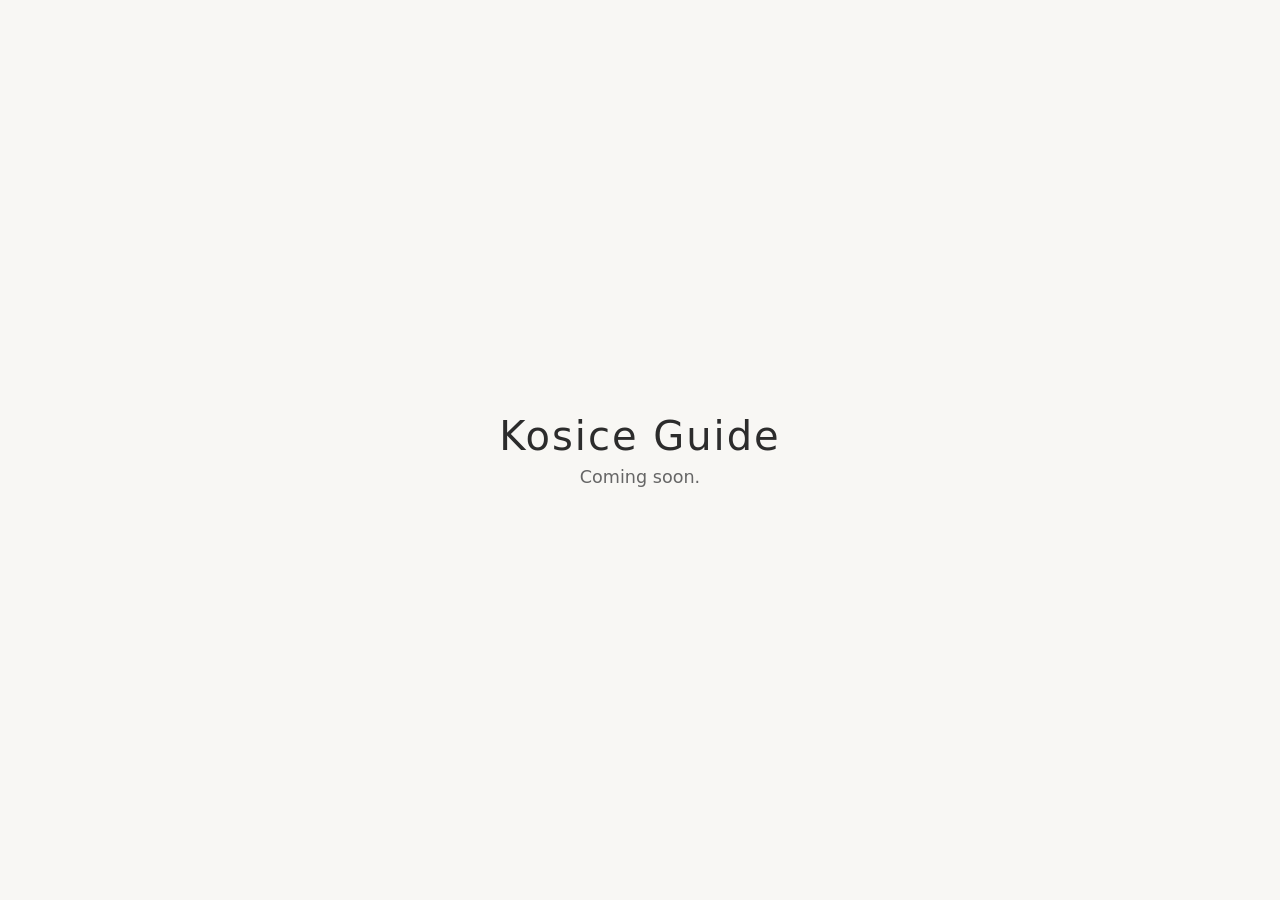
==== index.html @ 6d39da10 "Add placeholder page" ====
<!DOCTYPE html>
<html lang="de">
<head>
<meta charset="utf-8">
<meta name="viewport" content="width=device-width, initial-scale=1">
<title>Kosice Guide</title>
<style>
  * { margin: 0; padding: 0; box-sizing: border-box; }
  body { font-family: system-ui, -apple-system, sans-serif; min-height: 100vh; display: flex; align-items: center; justify-content: center; background: #f8f7f4; color: #2c2c2c; }
  .container { text-align: center; padding: 2rem; }
  h1 { font-size: 2.5rem; font-weight: 300; letter-spacing: 0.05em; margin-bottom: 0.5rem; }
  p { font-size: 1.1rem; color: #666; }
</style>
</head>
<body>
<div class="container">
  <h1>Kosice Guide</h1>
  <p>Coming soon.</p>
</div>
</body>
</html>
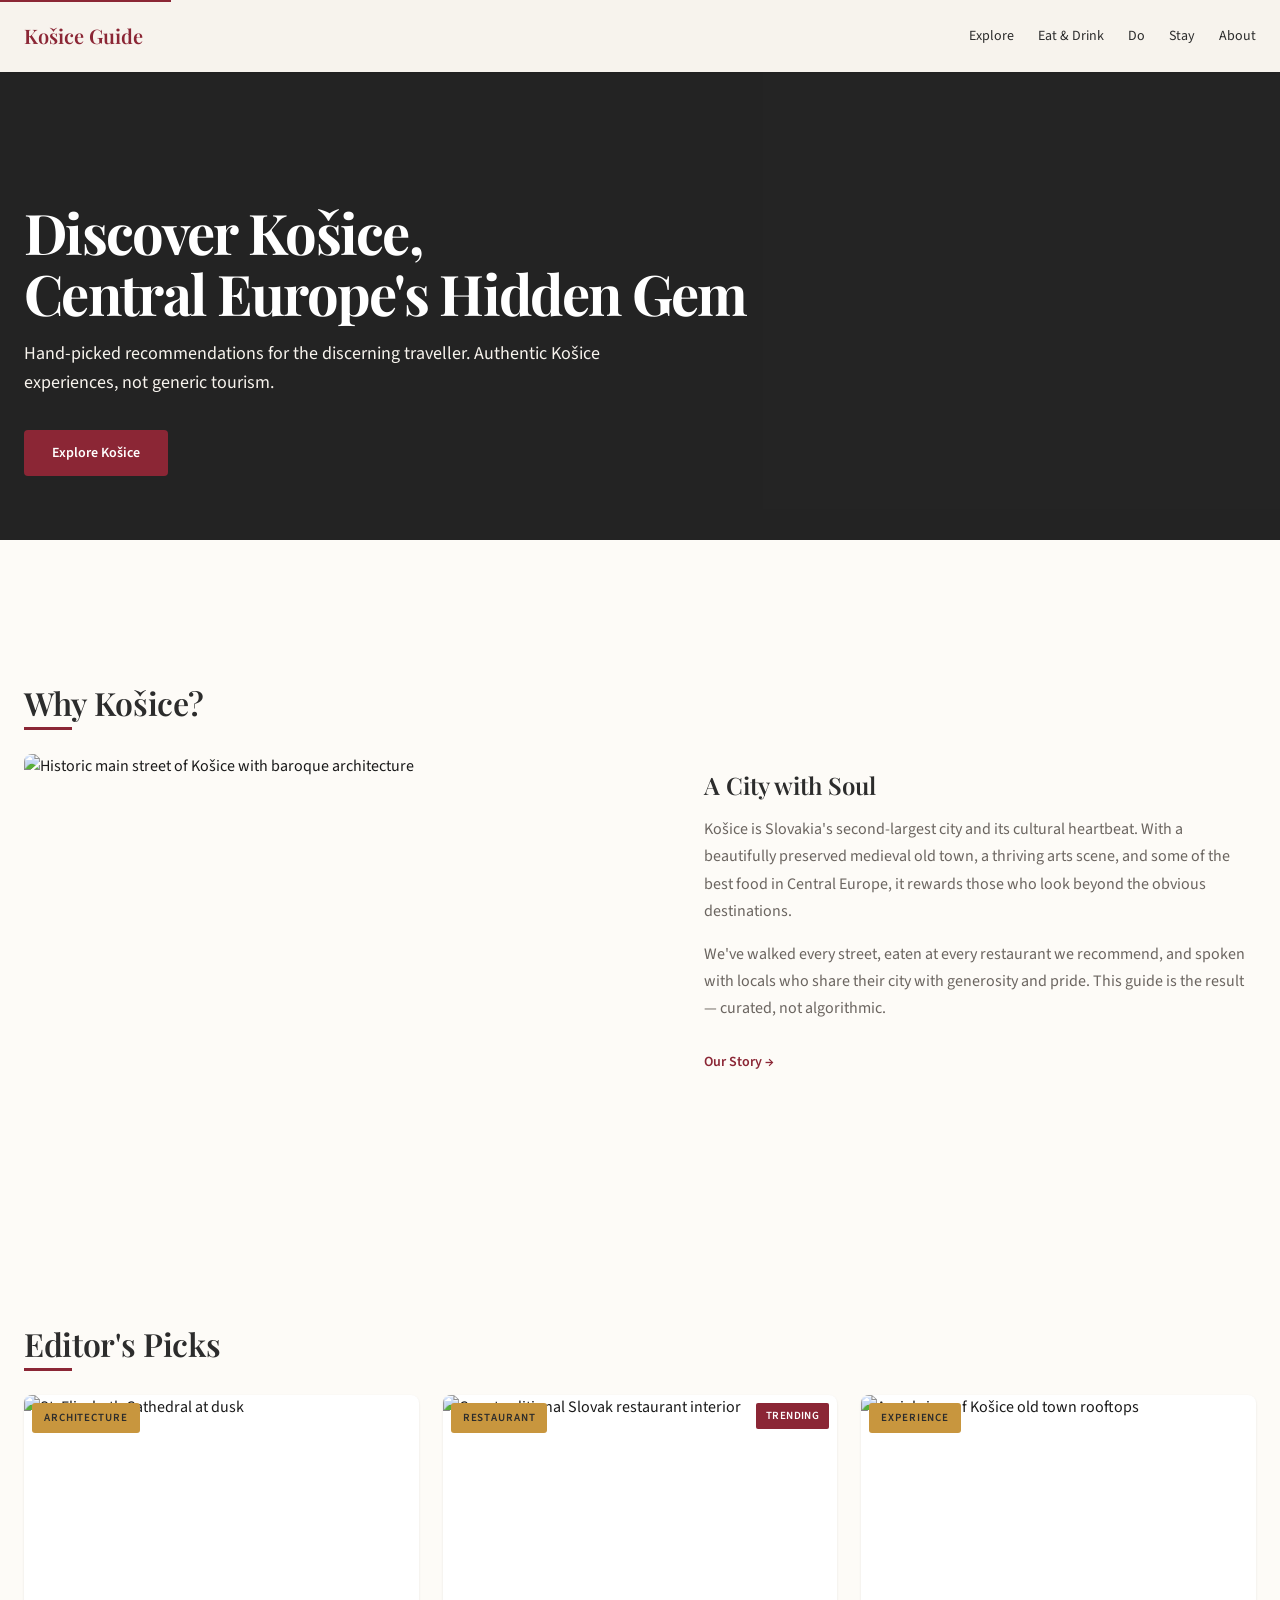
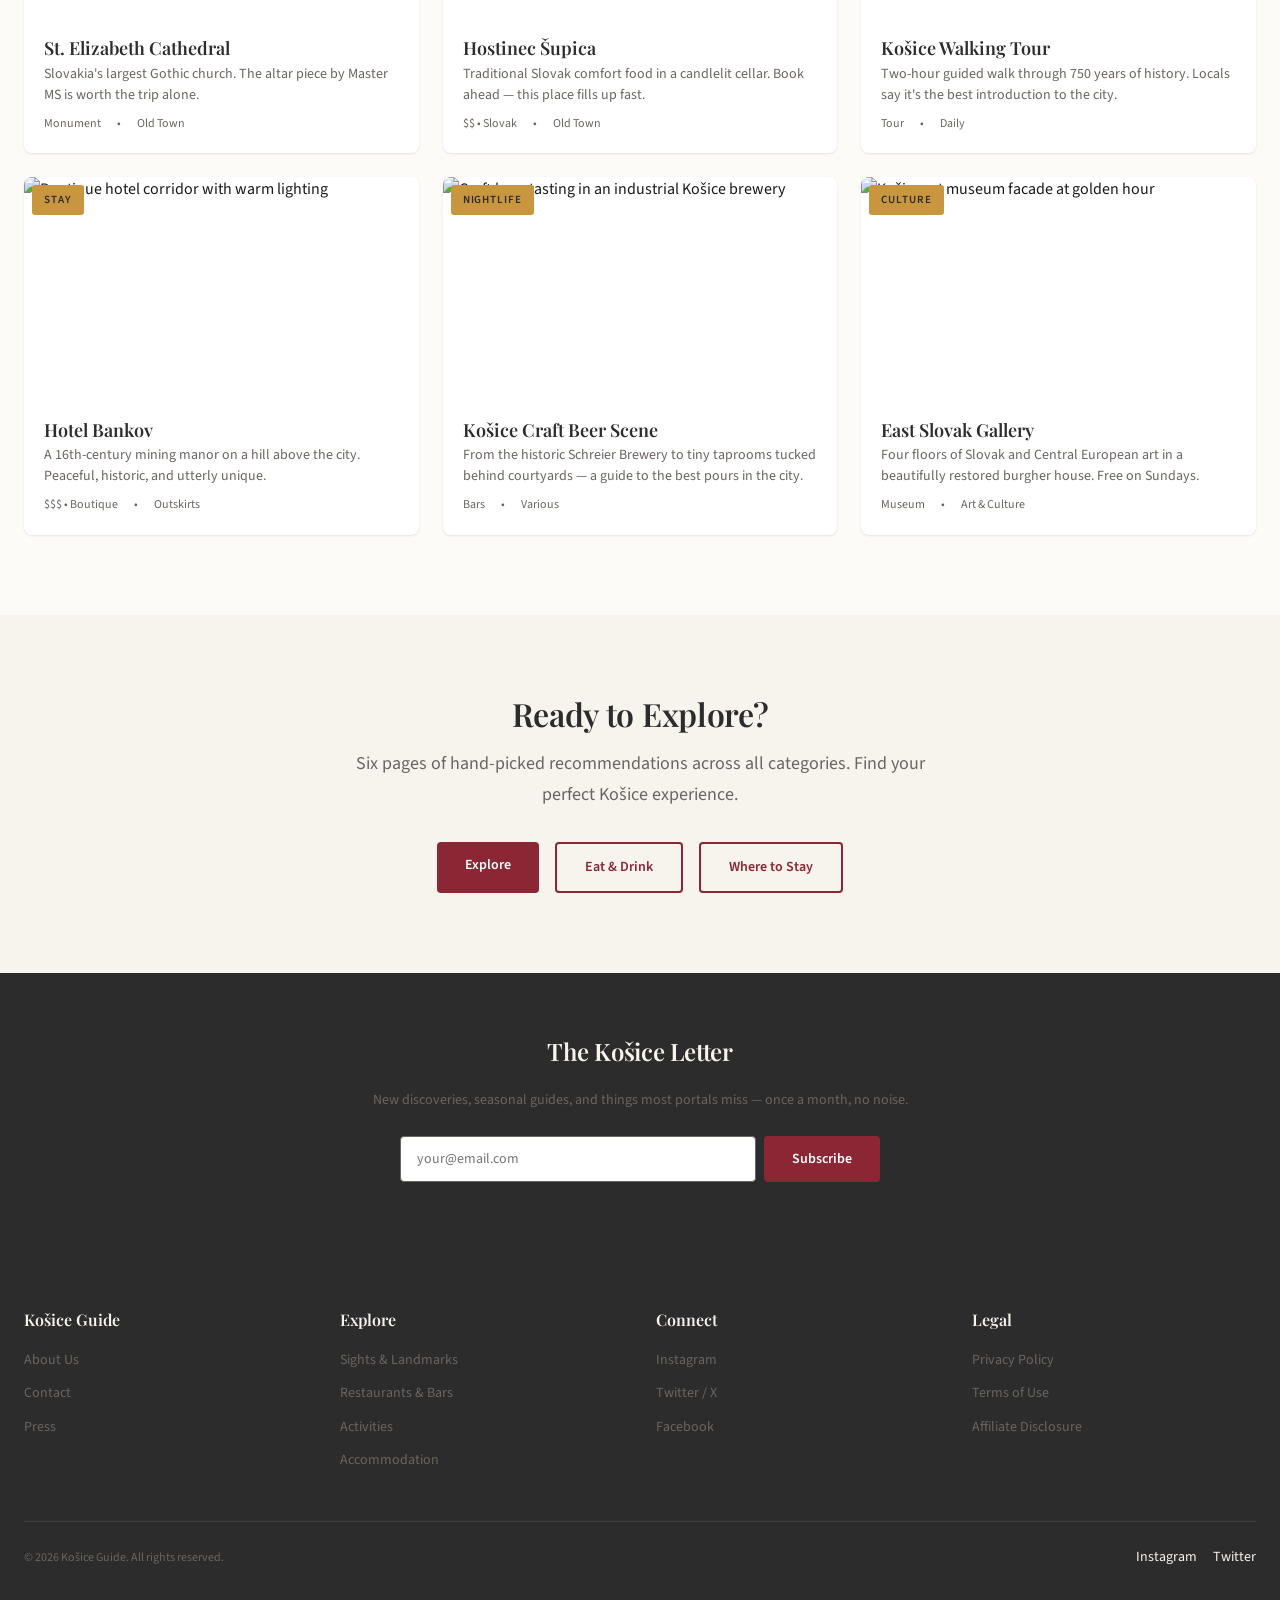
==== commit 6a0f1524: "Deploy: Košice Guide website - static HTML build from QA passed (BRI-22) Co-Authored-By: Paperclip <" ====
--- a/index.html
+++ b/index.html
@@ -1,21 +1,264 @@
 <!DOCTYPE html>
 <html lang="de">
 <head>
-<meta charset="utf-8">
-<meta name="viewport" content="width=device-width, initial-scale=1">
-<title>Kosice Guide</title>
-<style>
-  * { margin: 0; padding: 0; box-sizing: border-box; }
-  body { font-family: system-ui, -apple-system, sans-serif; min-height: 100vh; display: flex; align-items: center; justify-content: center; background: #f8f7f4; color: #2c2c2c; }
-  .container { text-align: center; padding: 2rem; }
-  h1 { font-size: 2.5rem; font-weight: 300; letter-spacing: 0.05em; margin-bottom: 0.5rem; }
-  p { font-size: 1.1rem; color: #666; }
-</style>
+  <meta charset="UTF-8">
+  <meta name="viewport" content="width=device-width, initial-scale=1.0">
+  <meta name="description" content="Košice Guide — Your curated insider's guide to Košice, Slovakia. Discover the best places to explore, eat, drink, and stay in Central Europe's hidden gem.">
+  <title>Košice Guide — Your Curated Guide to Košice, Slovakia</title>
+  <link rel="preconnect" href="https://fonts.googleapis.com">
+  <link rel="preconnect" href="https://fonts.gstatic.com" crossorigin>
+  <link href="https://fonts.googleapis.com/css2?family=Playfair+Display:wght@400;600;700&family=Source+Sans+3:wght@400;600&display=swap" rel="stylesheet">
+  <link rel="stylesheet" href="styles.css">
 </head>
 <body>
-<div class="container">
-  <h1>Kosice Guide</h1>
-  <p>Coming soon.</p>
-</div>
+  <a href="#main-content" class="skip-link">Skip to main content</a>
+
+  <!-- Navigation -->
+  <nav class="nav" role="navigation" aria-label="Main navigation">
+    <div class="nav__inner">
+      <a href="index.html" class="nav__logo" aria-label="Košice Guide — Home">Košice Guide</a>
+      <ul class="nav__links">
+        <li><a href="explore.html" class="nav__link">Explore</a></li>
+        <li><a href="eat-drink.html" class="nav__link">Eat &amp; Drink</a></li>
+        <li><a href="do.html" class="nav__link">Do</a></li>
+        <li><a href="stay.html" class="nav__link">Stay</a></li>
+        <li><a href="about.html" class="nav__link">About</a></li>
+      </ul>
+      <button class="nav__hamburger" aria-label="Open menu" aria-expanded="false" aria-controls="mobile-menu">
+        <span></span>
+        <span></span>
+        <span></span>
+      </button>
+    </div>
+    <!-- Mobile Overlay -->
+    <div class="nav__mobile-overlay" id="mobile-menu" role="dialog" aria-modal="true" aria-label="Mobile navigation">
+      <button class="nav__mobile-close" aria-label="Close menu">&times;</button>
+      <a href="explore.html" class="nav__link">Explore</a>
+      <a href="eat-drink.html" class="nav__link">Eat &amp; Drink</a>
+      <a href="do.html" class="nav__link">Do</a>
+      <a href="stay.html" class="nav__link">Stay</a>
+      <a href="about.html" class="nav__link">About</a>
+    </div>
+  </nav>
+
+  <main id="main-content">
+    <!-- Hero Section -->
+    <section class="hero" style="background-image: url('https://images.unsplash.com/photo-1565034836584-1e3b9a7fc2e7?w=1600&q=80');" aria-label="Košice city skyline">
+      <div class="hero__content">
+        <h1 class="hero__headline">Discover Košice,<br>Central Europe's Hidden Gem</h1>
+        <p class="hero__tagline">Hand-picked recommendations for the discerning traveller. Authentic Košice experiences, not generic tourism.</p>
+        <a href="explore.html" class="btn btn-primary">Explore Košice</a>
+      </div>
+    </section>
+
+    <!-- Intro Section -->
+    <section class="section">
+      <div class="container">
+        <div class="section-header">
+          <h2>Why Košice?</h2>
+        </div>
+        <div class="editorial">
+          <div class="editorial__image">
+            <img src="https://images.unsplash.com/photo-1558618666-fcd25c85cd64?w=800&q=80" alt="Historic main street of Košice with baroque architecture" loading="lazy" width="800" height="450">
+          </div>
+          <div class="editorial__text">
+            <h3>A City with Soul</h3>
+            <p>Košice is Slovakia's second-largest city and its cultural heartbeat. With a beautifully preserved medieval old town, a thriving arts scene, and some of the best food in Central Europe, it rewards those who look beyond the obvious destinations.</p>
+            <p>We've walked every street, eaten at every restaurant we recommend, and spoken with locals who share their city with generosity and pride. This guide is the result — curated, not algorithmic.</p>
+            <a href="about.html" class="btn btn-ghost">Our Story &rarr;</a>
+          </div>
+        </div>
+      </div>
+    </section>
+
+    <!-- Featured Listings -->
+    <section class="section" aria-labelledby="featured-heading">
+      <div class="container">
+        <div class="section-header">
+          <h2 id="featured-heading">Editor's Picks</h2>
+        </div>
+        <div class="listings-grid">
+          <!-- Card 1 -->
+          <article class="card">
+            <div class="card__image">
+              <img src="https://images.unsplash.com/photo-1571990048139-4e28md38c4c?w=600&q=80" alt="St. Elizabeth Cathedral at dusk" loading="lazy" width="600" height="338">
+              <span class="card__category">Architecture</span>
+            </div>
+            <div class="card__content">
+              <h3 class="card__title">St. Elizabeth Cathedral</h3>
+              <p class="card__description">Slovakia's largest Gothic church. The altar piece by Master MS is worth the trip alone.</p>
+              <div class="card__meta">
+                <span>Monument</span>
+                <span>&bull;</span>
+                <span>Old Town</span>
+              </div>
+            </div>
+          </article>
+
+          <!-- Card 2 -->
+          <article class="card">
+            <div class="card__image">
+              <img src="https://images.unsplash.com/photo-1555396273-367ea4eb4db5?w=600&q=80" alt="Cozy traditional Slovak restaurant interior" loading="lazy" width="600" height="338">
+              <span class="card__category">Restaurant</span>
+              <span class="badge badge-trending" style="position:absolute;top:8px;right:8px;">Trending</span>
+            </div>
+            <div class="card__content">
+              <h3 class="card__title">Hostinec &Scaron;upica</h3>
+              <p class="card__description">Traditional Slovak comfort food in a candlelit cellar. Book ahead — this place fills up fast.</p>
+              <div class="card__meta">
+                <span>$$ &bull; Slovak</span>
+                <span>&bull;</span>
+                <span>Old Town</span>
+              </div>
+            </div>
+          </article>
+
+          <!-- Card 3 -->
+          <article class="card">
+            <div class="card__image">
+              <img src="https://images.unsplash.com/photo-1534361960057-19889db9621e?w=600&q=80" alt="Aerial view of Košice old town rooftops" loading="lazy" width="600" height="338">
+              <span class="card__category">Experience</span>
+            </div>
+            <div class="card__content">
+              <h3 class="card__title">Košice Walking Tour</h3>
+              <p class="card__description">Two-hour guided walk through 750 years of history. Locals say it's the best introduction to the city.</p>
+              <div class="card__meta">
+                <span>Tour</span>
+                <span>&bull;</span>
+                <span>Daily</span>
+              </div>
+            </div>
+          </article>
+
+          <!-- Card 4 -->
+          <article class="card">
+            <div class="card__image">
+              <img src="https://images.unsplash.com/photo-1564501049412-61c2a3083791?w=600&q=80" alt="Boutique hotel corridor with warm lighting" loading="lazy" width="600" height="338">
+              <span class="card__category">Stay</span>
+            </div>
+            <div class="card__content">
+              <h3 class="card__title">Hotel Bankov</h3>
+              <p class="card__description">A 16th-century mining manor on a hill above the city. Peaceful, historic, and utterly unique.</p>
+              <div class="card__meta">
+                <span>$$$ &bull; Boutique</span>
+                <span>&bull;</span>
+                <span>Outskirts</span>
+              </div>
+            </div>
+          </article>
+
+          <!-- Card 5 -->
+          <article class="card">
+            <div class="card__image">
+              <img src="https://images.unsplash.com/photo-1519671482749-fd09be7ccebf?w=600&q=80" alt="Craft beer tasting in an industrial Košice brewery" loading="lazy" width="600" height="338">
+              <span class="card__category">Nightlife</span>
+            </div>
+            <div class="card__content">
+              <h3 class="card__title">Košice Craft Beer Scene</h3>
+              <p class="card__description">From the historic Schreier Brewery to tiny taprooms tucked behind courtyards — a guide to the best pours in the city.</p>
+              <div class="card__meta">
+                <span>Bars</span>
+                <span>&bull;</span>
+                <span>Various</span>
+              </div>
+            </div>
+          </article>
+
+          <!-- Card 6 -->
+          <article class="card">
+            <div class="card__image">
+              <img src="https://images.unsplash.com/photo-1600093463592-8e36ae95ef56?w=600&q=80" alt="Košice art museum facade at golden hour" loading="lazy" width="600" height="338">
+              <span class="card__category">Culture</span>
+            </div>
+            <div class="card__content">
+              <h3 class="card__title">East Slovak Gallery</h3>
+              <p class="card__description">Four floors of Slovak and Central European art in a beautifully restored burgher house. Free on Sundays.</p>
+              <div class="card__meta">
+                <span>Museum</span>
+                <span>&bull;</span>
+                <span>Art & Culture</span>
+              </div>
+            </div>
+          </article>
+        </div>
+      </div>
+    </section>
+
+    <!-- Explore CTA -->
+    <section class="section" style="background: var(--color-neutral-light);" aria-label="Explore Košice">
+      <div class="container" style="text-align: center;">
+        <h2>Ready to Explore?</h2>
+        <p class="body-large text-secondary" style="max-width: 600px; margin: var(--space-md) auto var(--space-xl);">Six pages of hand-picked recommendations across all categories. Find your perfect Košice experience.</p>
+        <div style="display: flex; gap: var(--space-md); justify-content: center; flex-wrap: wrap;">
+          <a href="explore.html" class="btn btn-primary">Explore</a>
+          <a href="eat-drink.html" class="btn btn-secondary">Eat &amp; Drink</a>
+          <a href="stay.html" class="btn btn-secondary">Where to Stay</a>
+        </div>
+      </div>
+    </section>
+
+    <!-- Newsletter -->
+    <section class="newsletter" aria-labelledby="newsletter-heading">
+      <div class="container">
+        <div class="newsletter__inner">
+          <h2 id="newsletter-heading">The Košice Letter</h2>
+          <p>New discoveries, seasonal guides, and things most portals miss — once a month, no noise.</p>
+          <form class="newsletter__form" action="#" method="post" aria-label="Newsletter signup">
+            <label for="newsletter-email" class="sr-only">Email address</label>
+            <input type="email" id="newsletter-email" name="email" class="newsletter__input" placeholder="your@email.com" required autocomplete="email">
+            <button type="submit" class="btn btn-primary">Subscribe</button>
+          </form>
+        </div>
+      </div>
+    </section>
+  </main>
+
+  <!-- Footer -->
+  <footer class="footer" role="contentinfo">
+    <div class="container">
+      <div class="footer__grid">
+        <div class="footer__col">
+          <h4>Košice Guide</h4>
+          <ul>
+            <li><a href="about.html">About Us</a></li>
+            <li><a href="about.html#contact">Contact</a></li>
+            <li><a href="about.html#press">Press</a></li>
+          </ul>
+        </div>
+        <div class="footer__col">
+          <h4>Explore</h4>
+          <ul>
+            <li><a href="explore.html">Sights & Landmarks</a></li>
+            <li><a href="eat-drink.html">Restaurants & Bars</a></li>
+            <li><a href="do.html">Activities</a></li>
+            <li><a href="stay.html">Accommodation</a></li>
+          </ul>
+        </div>
+        <div class="footer__col">
+          <h4>Connect</h4>
+          <ul>
+            <li><a href="#">Instagram</a></li>
+            <li><a href="#">Twitter / X</a></li>
+            <li><a href="#">Facebook</a></li>
+          </ul>
+        </div>
+        <div class="footer__col">
+          <h4>Legal</h4>
+          <ul>
+            <li><a href="#">Privacy Policy</a></li>
+            <li><a href="#">Terms of Use</a></li>
+            <li><a href="#">Affiliate Disclosure</a></li>
+          </ul>
+        </div>
+      </div>
+      <div class="footer__bottom">
+        <p class="footer__copyright">&copy; 2026 Košice Guide. All rights reserved.</p>
+        <div class="footer__social">
+          <a href="#" aria-label="Instagram">Instagram</a>
+          <a href="#" aria-label="Twitter">Twitter</a>
+        </div>
+      </div>
+    </div>
+  </footer>
 </body>
 </html>
--- a/styles.css
+++ b/styles.css
@@ -0,0 +1,830 @@
+/* ============================================
+   Košice Guide — Global Styles
+   System fonts: Georgia for headings, system-ui for body
+   ============================================ */
+
+/* ---------- CSS Variables ---------- */
+:root {
+  /* Colors */
+  --color-primary: #8B2635;
+  --color-secondary: #2D5A3D;
+  --color-accent: #C8963E;
+  --color-neutral-light: #F7F3ED;
+  --color-neutral-dark: #2C2C2C;
+  --color-background: #FDFBF7;
+  --color-text-primary: #1A1A1A;
+  --color-text-secondary: #6B6560;
+  --color-error: #B33A3A;
+  --color-success: #3A7D44;
+  --color-white: #FFFFFF;
+
+  /* Dark mode */
+  --color-bg-dark: #1A1A1A;
+  --color-surface-dark: #252525;
+  --color-text-primary-dark: #F0EBE3;
+  --color-text-secondary-dark: #9E978F;
+
+  /* Typography */
+  --font-heading: 'Playfair Display', Georgia, serif;
+  --font-body: 'Source Sans 3', -apple-system, BlinkMacSystemFont, 'Segoe UI', Roboto, sans-serif;
+
+  /* Spacing */
+  --space-xs: 4px;
+  --space-sm: 8px;
+  --space-md: 16px;
+  --space-lg: 24px;
+  --space-xl: 32px;
+  --space-2xl: 48px;
+  --space-3xl: 64px;
+  --space-4xl: 96px;
+
+  /* Shadows */
+  --shadow-sm: 0 1px 3px rgba(0,0,0,0.06), 0 1px 2px rgba(0,0,0,0.04);
+  --shadow-md: 0 4px 12px rgba(0,0,0,0.08), 0 2px 4px rgba(0,0,0,0.04);
+  --shadow-lg: 0 8px 24px rgba(0,0,0,0.12), 0 4px 8px rgba(0,0,0,0.06);
+  --shadow-xl: 0 16px 48px rgba(0,0,0,0.16), 0 8px 16px rgba(0,0,0,0.08);
+
+  /* Border Radius */
+  --radius-sm: 4px;
+  --radius-md: 8px;
+  --radius-lg: 12px;
+  --radius-full: 9999px;
+
+  /* Layout */
+  --max-width: 1280px;
+  --gutter: 24px;
+  --section-padding-desktop: 80px;
+  --section-padding-tablet: 56px;
+  --section-padding-mobile: 40px;
+}
+
+/* ---------- Reset & Base ---------- */
+*, *::before, *::after {
+  box-sizing: border-box;
+  margin: 0;
+  padding: 0;
+}
+
+html {
+  font-size: 16px;
+  scroll-behavior: smooth;
+}
+
+body {
+  font-family: var(--font-body);
+  font-size: 1rem;
+  line-height: 1.6;
+  color: var(--color-text-primary);
+  background-color: var(--color-background);
+  -webkit-font-smoothing: antialiased;
+}
+
+img {
+  max-width: 100%;
+  height: auto;
+  display: block;
+}
+
+a {
+  color: inherit;
+  text-decoration: none;
+}
+
+ul, ol {
+  list-style: none;
+}
+
+button {
+  cursor: pointer;
+  font-family: inherit;
+  border: none;
+  background: none;
+}
+
+/* ---------- Typography ---------- */
+h1, h2, h3, h4, h5, h6 {
+  font-family: var(--font-heading);
+  font-weight: 600;
+  line-height: 1.2;
+  color: var(--color-neutral-dark);
+}
+
+.display {
+  font-size: clamp(2rem, 5vw, 3.5rem);
+  font-weight: 700;
+  line-height: 1.1;
+  letter-spacing: -0.03em;
+}
+
+h1, .h1 {
+  font-size: clamp(1.75rem, 4vw, 2.5rem);
+  font-weight: 600;
+  line-height: 1.15;
+  letter-spacing: -0.02em;
+}
+
+h2, .h2 {
+  font-size: clamp(1.5rem, 3vw, 2rem);
+  font-weight: 600;
+  line-height: 1.2;
+  letter-spacing: -0.01em;
+}
+
+h3, .h3 {
+  font-size: 1.5rem;
+  font-weight: 600;
+  line-height: 1.25;
+}
+
+h4, .h4 {
+  font-size: 1.25rem;
+  font-weight: 600;
+  line-height: 1.3;
+}
+
+.body-large {
+  font-size: 1.125rem;
+  line-height: 1.7;
+}
+
+.small {
+  font-size: 0.875rem;
+  line-height: 1.5;
+}
+
+.micro {
+  font-size: 0.75rem;
+  line-height: 1.4;
+  letter-spacing: 0.04em;
+}
+
+.text-secondary {
+  color: var(--color-text-secondary);
+}
+
+/* ---------- Layout ---------- */
+.container {
+  max-width: var(--max-width);
+  margin: 0 auto;
+  padding: 0 var(--gutter);
+}
+
+.grid-12 {
+  display: grid;
+  grid-template-columns: repeat(12, 1fr);
+  gap: var(--gutter);
+}
+
+/* ---------- Section Spacing ---------- */
+.section {
+  padding: var(--section-padding-mobile) 0;
+}
+
+@media (min-width: 768px) {
+  .section {
+    padding: var(--section-padding-tablet) 0;
+  }
+}
+
+@media (min-width: 1024px) {
+  .section {
+    padding: var(--section-padding-desktop) 0;
+  }
+}
+
+/* ---------- Navigation ---------- */
+.nav {
+  position: fixed;
+  top: 0;
+  left: 0;
+  right: 0;
+  z-index: 100;
+  background: var(--color-neutral-light);
+  box-shadow: var(--shadow-sm);
+  transition: box-shadow 0.3s ease;
+}
+
+.nav.scrolled {
+  box-shadow: var(--shadow-md);
+}
+
+.nav__inner {
+  display: flex;
+  align-items: center;
+  justify-content: space-between;
+  padding: 20px var(--gutter);
+  max-width: var(--max-width);
+  margin: 0 auto;
+}
+
+.nav__logo {
+  font-family: var(--font-heading);
+  font-size: 1.25rem;
+  font-weight: 600;
+  color: var(--color-primary);
+  text-decoration: none;
+}
+
+.nav__links {
+  display: none;
+  gap: var(--space-lg);
+}
+
+@media (min-width: 1024px) {
+  .nav__links {
+    display: flex;
+  }
+}
+
+.nav__link {
+  font-size: 0.875rem;
+  font-weight: 400;
+  color: var(--color-neutral-dark);
+  text-decoration: none;
+  padding-bottom: 2px;
+  border-bottom: 2px solid transparent;
+  transition: border-color 0.2s ease, color 0.2s ease;
+}
+
+.nav__link:hover,
+.nav__link.active {
+  color: var(--color-primary);
+  border-bottom-color: var(--color-accent);
+}
+
+.nav__hamburger {
+  display: flex;
+  flex-direction: column;
+  gap: 5px;
+  padding: var(--space-sm);
+  cursor: pointer;
+  background: none;
+  border: none;
+}
+
+@media (min-width: 1024px) {
+  .nav__hamburger {
+    display: none;
+  }
+}
+
+.nav__hamburger span {
+  display: block;
+  width: 24px;
+  height: 2px;
+  background: var(--color-neutral-dark);
+  transition: transform 0.3s ease, opacity 0.3s ease;
+}
+
+/* Mobile Menu Overlay */
+.nav__mobile-overlay {
+  display: none;
+  position: fixed;
+  inset: 0;
+  background: var(--color-neutral-light);
+  z-index: 99;
+  flex-direction: column;
+  align-items: center;
+  justify-content: center;
+  gap: var(--space-xl);
+}
+
+.nav__mobile-overlay.open {
+  display: flex;
+}
+
+.nav__mobile-overlay .nav__link {
+  font-family: var(--font-heading);
+  font-size: 1.5rem;
+  color: var(--color-neutral-dark);
+}
+
+.nav__mobile-close {
+  position: absolute;
+  top: 20px;
+  right: 20px;
+  font-size: 2rem;
+  color: var(--color-neutral-dark);
+  background: none;
+  border: none;
+  cursor: pointer;
+}
+
+/* ---------- Hero ---------- */
+.hero {
+  position: relative;
+  min-height: 60vh;
+  display: flex;
+  align-items: flex-end;
+  background-color: var(--color-neutral-dark);
+  background-size: cover;
+  background-position: center;
+  overflow: hidden;
+}
+
+.hero::before {
+  content: '';
+  position: absolute;
+  inset: 0;
+  background: rgba(26, 26, 26, 0.45);
+}
+
+.hero__content {
+  position: relative;
+  z-index: 1;
+  padding: var(--space-3xl) var(--gutter);
+  max-width: var(--max-width);
+  margin: 0 auto;
+  width: 100%;
+}
+
+.hero__headline {
+  color: var(--color-white);
+  font-family: var(--font-heading);
+  font-size: clamp(2rem, 6vw, 3.5rem);
+  font-weight: 700;
+  line-height: 1.1;
+  letter-spacing: -0.03em;
+  max-width: 65%;
+  margin-bottom: var(--space-md);
+}
+
+.hero__tagline {
+  color: var(--color-neutral-light);
+  font-size: 1.125rem;
+  line-height: 1.6;
+  margin-bottom: var(--space-xl);
+  max-width: 50%;
+}
+
+/* ---------- Buttons ---------- */
+.btn {
+  display: inline-block;
+  padding: 12px 28px;
+  font-size: 0.875rem;
+  font-weight: 600;
+  border-radius: var(--radius-sm);
+  text-decoration: none;
+  transition: all 0.2s ease;
+  cursor: pointer;
+}
+
+.btn-primary {
+  background: var(--color-primary);
+  color: var(--color-white);
+}
+
+.btn-primary:hover {
+  background: #7a212e;
+  box-shadow: var(--shadow-md);
+  transform: translateY(-1px);
+}
+
+.btn-primary:active {
+  background: #6b1d29;
+  box-shadow: none;
+  transform: translateY(0);
+}
+
+.btn-secondary {
+  background: transparent;
+  color: var(--color-primary);
+  border: 2px solid var(--color-primary);
+}
+
+.btn-secondary:hover {
+  background: rgba(139, 38, 53, 0.1);
+}
+
+.btn-ghost {
+  background: transparent;
+  color: var(--color-primary);
+  padding: 12px 0;
+}
+
+.btn-ghost:hover {
+  text-decoration: underline;
+}
+
+/* ---------- Section Headers ---------- */
+.section-header {
+  margin-top: var(--space-3xl);
+  margin-bottom: var(--space-lg);
+}
+
+.section-header h2 {
+  font-family: var(--font-heading);
+  color: var(--color-neutral-dark);
+  position: relative;
+  display: inline-block;
+  padding-bottom: var(--space-sm);
+}
+
+.section-header h2::after {
+  content: '';
+  position: absolute;
+  bottom: 0;
+  left: 0;
+  width: 48px;
+  height: 3px;
+  background: var(--color-primary);
+}
+
+/* ---------- Cards ---------- */
+.card {
+  background: var(--color-white);
+  border-radius: var(--radius-md);
+  box-shadow: var(--shadow-sm);
+  overflow: hidden;
+  transition: transform 0.2s ease, box-shadow 0.2s ease;
+}
+
+.card:hover {
+  transform: scale(1.01);
+  box-shadow: var(--shadow-md);
+}
+
+.card__image {
+  aspect-ratio: 16 / 9;
+  overflow: hidden;
+  position: relative;
+}
+
+.card__image img {
+  width: 100%;
+  height: 100%;
+  object-fit: cover;
+}
+
+.card__category {
+  position: absolute;
+  top: var(--space-sm);
+  left: var(--space-sm);
+  background: var(--color-accent);
+  color: var(--color-neutral-dark);
+  font-size: 0.6875rem;
+  font-weight: 600;
+  text-transform: uppercase;
+  letter-spacing: 0.08em;
+  padding: 6px 12px;
+  border-radius: 3px;
+}
+
+.card__content {
+  padding: 20px;
+}
+
+.card__title {
+  font-family: var(--font-heading);
+  font-size: 1.125rem;
+  font-weight: 600;
+  color: var(--color-neutral-dark);
+  margin-bottom: var(--space-xs);
+}
+
+.card__description {
+  font-size: 0.875rem;
+  color: var(--color-text-secondary);
+  line-height: 1.5;
+  margin-bottom: var(--space-sm);
+}
+
+.card__meta {
+  display: flex;
+  align-items: center;
+  gap: var(--space-md);
+  font-size: 0.75rem;
+  color: var(--color-text-secondary);
+}
+
+/* ---------- Listings Grid ---------- */
+.listings-grid {
+  display: grid;
+  grid-template-columns: 1fr;
+  gap: var(--space-md);
+}
+
+@media (min-width: 768px) {
+  .listings-grid {
+    grid-template-columns: repeat(2, 1fr);
+    gap: var(--space-lg);
+  }
+}
+
+@media (min-width: 1024px) {
+  .listings-grid {
+    grid-template-columns: repeat(3, 1fr);
+  }
+}
+
+/* ---------- Footer ---------- */
+.footer {
+  background: var(--color-neutral-dark);
+  padding: var(--space-3xl) 0 var(--space-2xl);
+}
+
+.footer__grid {
+  display: grid;
+  grid-template-columns: 1fr;
+  gap: var(--space-xl);
+}
+
+@media (min-width: 768px) {
+  .footer__grid {
+    grid-template-columns: repeat(2, 1fr);
+  }
+}
+
+@media (min-width: 1024px) {
+  .footer__grid {
+    grid-template-columns: repeat(4, 1fr);
+  }
+}
+
+.footer__col h4 {
+  font-family: var(--font-heading);
+  color: var(--color-neutral-light);
+  font-size: 1rem;
+  margin-bottom: var(--space-md);
+}
+
+.footer__col ul {
+  display: flex;
+  flex-direction: column;
+  gap: var(--space-sm);
+}
+
+.footer__col a {
+  font-size: 0.875rem;
+  color: var(--color-text-secondary);
+  text-decoration: none;
+  transition: color 0.2s ease;
+}
+
+.footer__col a:hover {
+  color: var(--color-neutral-light);
+  text-decoration: underline;
+}
+
+.footer__bottom {
+  margin-top: var(--space-2xl);
+  padding-top: var(--space-lg);
+  border-top: 1px solid rgba(247, 243, 237, 0.1);
+  display: flex;
+  flex-direction: column;
+  gap: var(--space-md);
+  align-items: center;
+  text-align: center;
+}
+
+@media (min-width: 768px) {
+  .footer__bottom {
+    flex-direction: row;
+    justify-content: space-between;
+  }
+}
+
+.footer__copyright {
+  font-size: 0.75rem;
+  color: var(--color-text-secondary);
+}
+
+.footer__social {
+  display: flex;
+  gap: var(--space-md);
+}
+
+.footer__social a {
+  color: var(--color-neutral-light);
+  font-size: 0.875rem;
+}
+
+/* ---------- Newsletter ---------- */
+.newsletter {
+  background: var(--color-neutral-dark);
+  padding: var(--space-3xl) 0;
+}
+
+.newsletter__inner {
+  display: flex;
+  flex-direction: column;
+  gap: var(--space-lg);
+  align-items: center;
+  text-align: center;
+}
+
+.newsletter h2 {
+  font-family: var(--font-heading);
+  color: var(--color-neutral-light);
+  font-size: 1.5rem;
+}
+
+.newsletter p {
+  color: var(--color-text-secondary);
+  font-size: 0.875rem;
+}
+
+.newsletter__form {
+  display: flex;
+  flex-direction: column;
+  gap: var(--space-sm);
+  width: 100%;
+  max-width: 480px;
+}
+
+@media (min-width: 768px) {
+  .newsletter__form {
+    flex-direction: row;
+  }
+}
+
+.newsletter__input {
+  flex: 1;
+  padding: 12px 16px;
+  border: 1px solid var(--color-text-secondary);
+  border-radius: var(--radius-sm);
+  background: var(--color-white);
+  font-family: inherit;
+  font-size: 0.875rem;
+  color: var(--color-text-primary);
+  transition: border-color 0.2s ease, box-shadow 0.2s ease;
+}
+
+.newsletter__input:focus {
+  outline: none;
+  border-color: var(--color-primary);
+  box-shadow: 0 0 0 3px rgba(139, 38, 53, 0.15);
+}
+
+/* ---------- Form Elements ---------- */
+.form-group {
+  display: flex;
+  flex-direction: column;
+  gap: var(--space-xs);
+}
+
+.form-label {
+  font-size: 0.875rem;
+  font-weight: 600;
+  color: var(--color-text-primary);
+}
+
+.form-input {
+  padding: 12px 16px;
+  border: 1px solid var(--color-text-secondary);
+  border-radius: var(--radius-sm);
+  background: var(--color-white);
+  font-family: inherit;
+  font-size: 1rem;
+  color: var(--color-text-primary);
+  transition: border-color 0.2s ease, box-shadow 0.2s ease;
+}
+
+.form-input:focus {
+  outline: none;
+  border-color: var(--color-primary);
+  box-shadow: 0 0 0 3px rgba(139, 38, 53, 0.15);
+}
+
+.form-input.error {
+  border-color: var(--color-error);
+  box-shadow: 0 0 0 3px rgba(179, 58, 58, 0.15);
+}
+
+/* ---------- Badges / Tags ---------- */
+.badge {
+  display: inline-block;
+  padding: 4px 10px;
+  border-radius: 2px;
+  font-size: 0.6875rem;
+  font-weight: 600;
+  text-transform: uppercase;
+  letter-spacing: 0.04em;
+}
+
+.badge-category {
+  background: var(--color-accent);
+  color: var(--color-neutral-dark);
+}
+
+.badge-success {
+  background: var(--color-success);
+  color: var(--color-white);
+}
+
+.badge-neutral {
+  background: var(--color-text-secondary);
+  color: var(--color-white);
+}
+
+.badge-trending {
+  background: var(--color-primary);
+  color: var(--color-white);
+  animation: pulse 2s infinite;
+}
+
+@keyframes pulse {
+  0%, 100% { opacity: 1; }
+  50% { opacity: 0.8; }
+}
+
+/* ---------- Page Header ---------- */
+.page-header {
+  background: var(--color-neutral-dark);
+  padding: 120px 0 64px;
+  text-align: center;
+}
+
+.page-header h1 {
+  color: var(--color-neutral-light);
+  font-size: clamp(2rem, 5vw, 3rem);
+  margin-bottom: var(--space-md);
+}
+
+.page-header p {
+  color: var(--color-text-secondary);
+  font-size: 1.125rem;
+  max-width: 600px;
+  margin: 0 auto;
+}
+
+/* ---------- About / Editorial ---------- */
+.editorial {
+  display: flex;
+  flex-direction: column;
+  gap: var(--space-xl);
+}
+
+.editorial__image {
+  border-radius: var(--radius-md);
+  overflow: hidden;
+  aspect-ratio: 16 / 9;
+}
+
+.editorial__image img {
+  width: 100%;
+  height: 100%;
+  object-fit: cover;
+}
+
+.editorial__text h3 {
+  font-family: var(--font-heading);
+  margin-bottom: var(--space-md);
+}
+
+.editorial__text p {
+  color: var(--color-text-secondary);
+  line-height: 1.7;
+  margin-bottom: var(--space-md);
+}
+
+@media (min-width: 1024px) {
+  .editorial {
+    flex-direction: row;
+    align-items: center;
+    gap: var(--space-3xl);
+  }
+
+  .editorial__image {
+    flex: 0 0 50%;
+  }
+
+  .editorial__text {
+    flex: 1;
+  }
+}
+
+/* ---------- Visually Hidden (A11y) ---------- */
+.sr-only {
+  position: absolute;
+  width: 1px;
+  height: 1px;
+  padding: 0;
+  margin: -1px;
+  overflow: hidden;
+  clip: rect(0, 0, 0, 0);
+  white-space: nowrap;
+  border: 0;
+}
+
+/* ---------- Focus Visible ---------- */
+:focus-visible {
+  outline: 2px solid var(--color-primary);
+  outline-offset: 2px;
+}
+
+/* ---------- Skip Link ---------- */
+.skip-link {
+  position: absolute;
+  top: -40px;
+  left: 0;
+  background: var(--color-primary);
+  color: var(--color-white);
+  padding: var(--space-sm) var(--space-md);
+  z-index: 200;
+  transition: top 0.2s ease;
+}
+
+.skip-link:focus {
+  top: 0;
+}
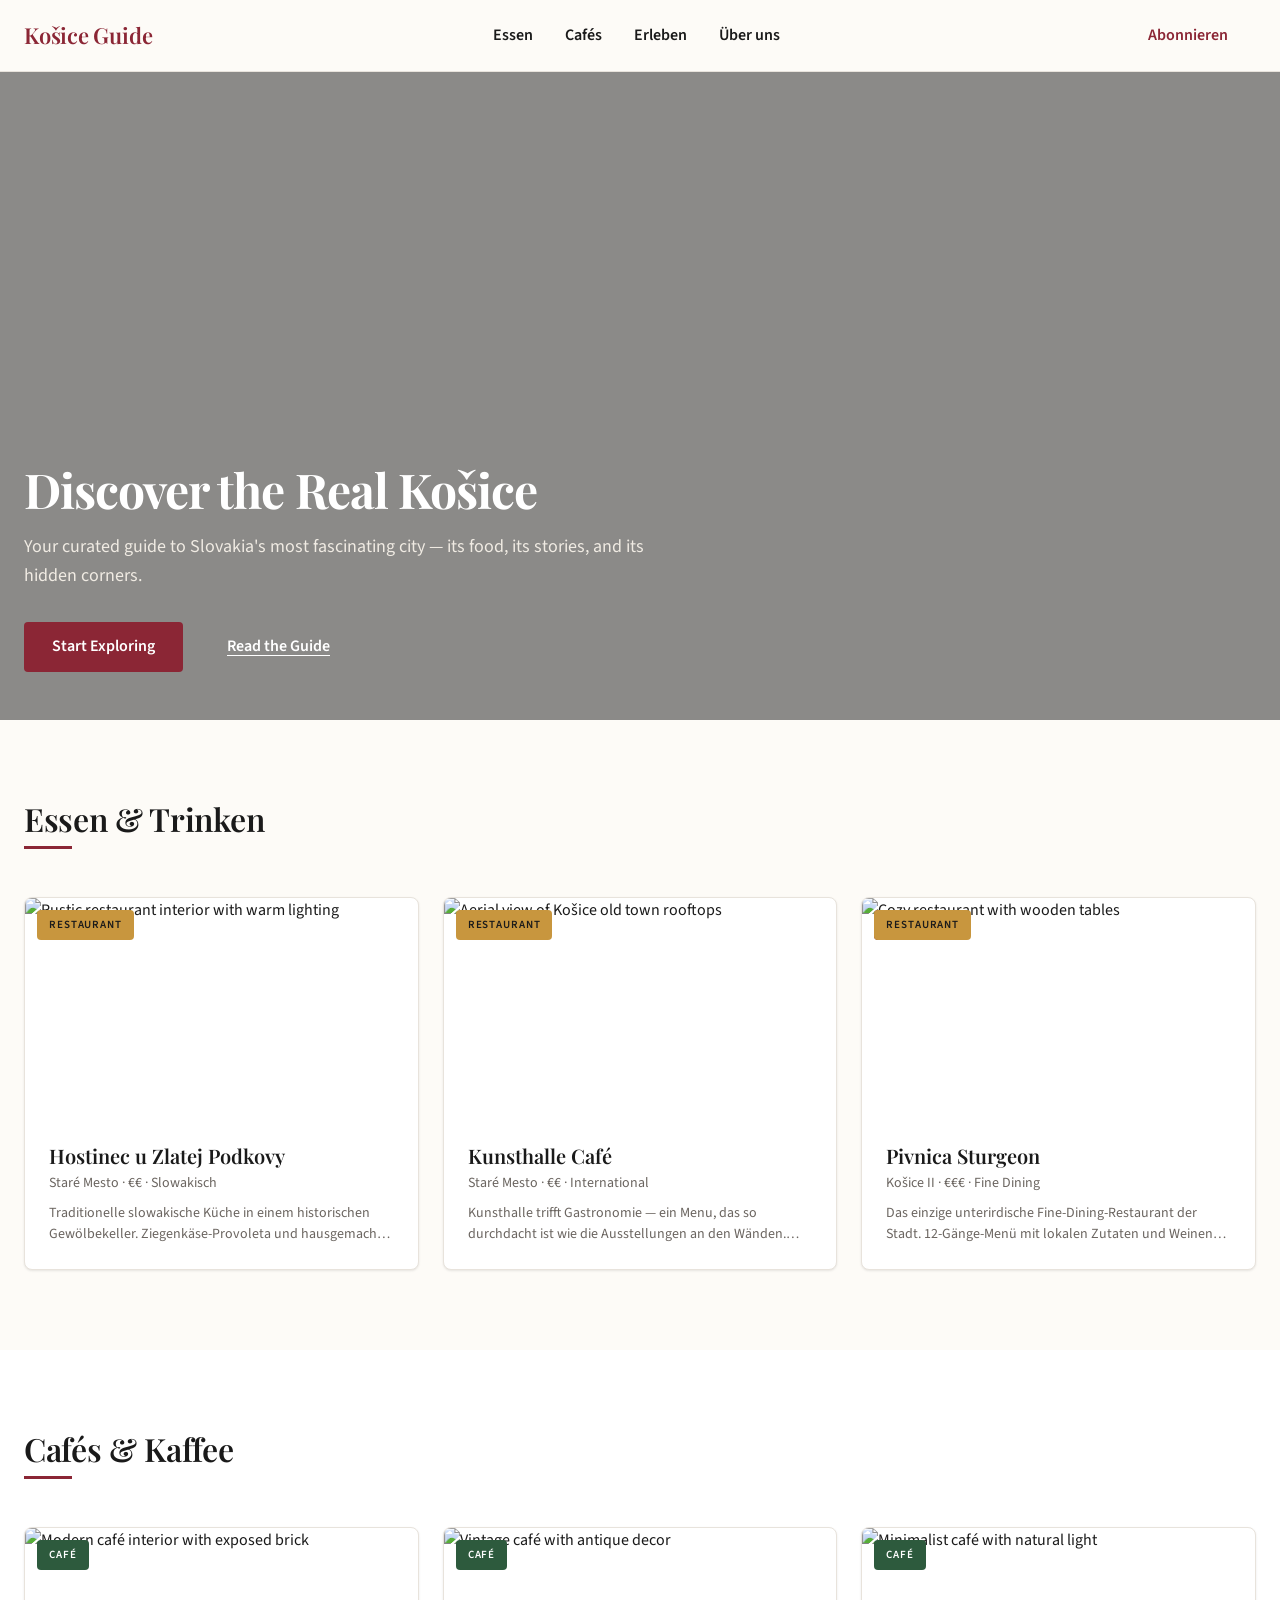
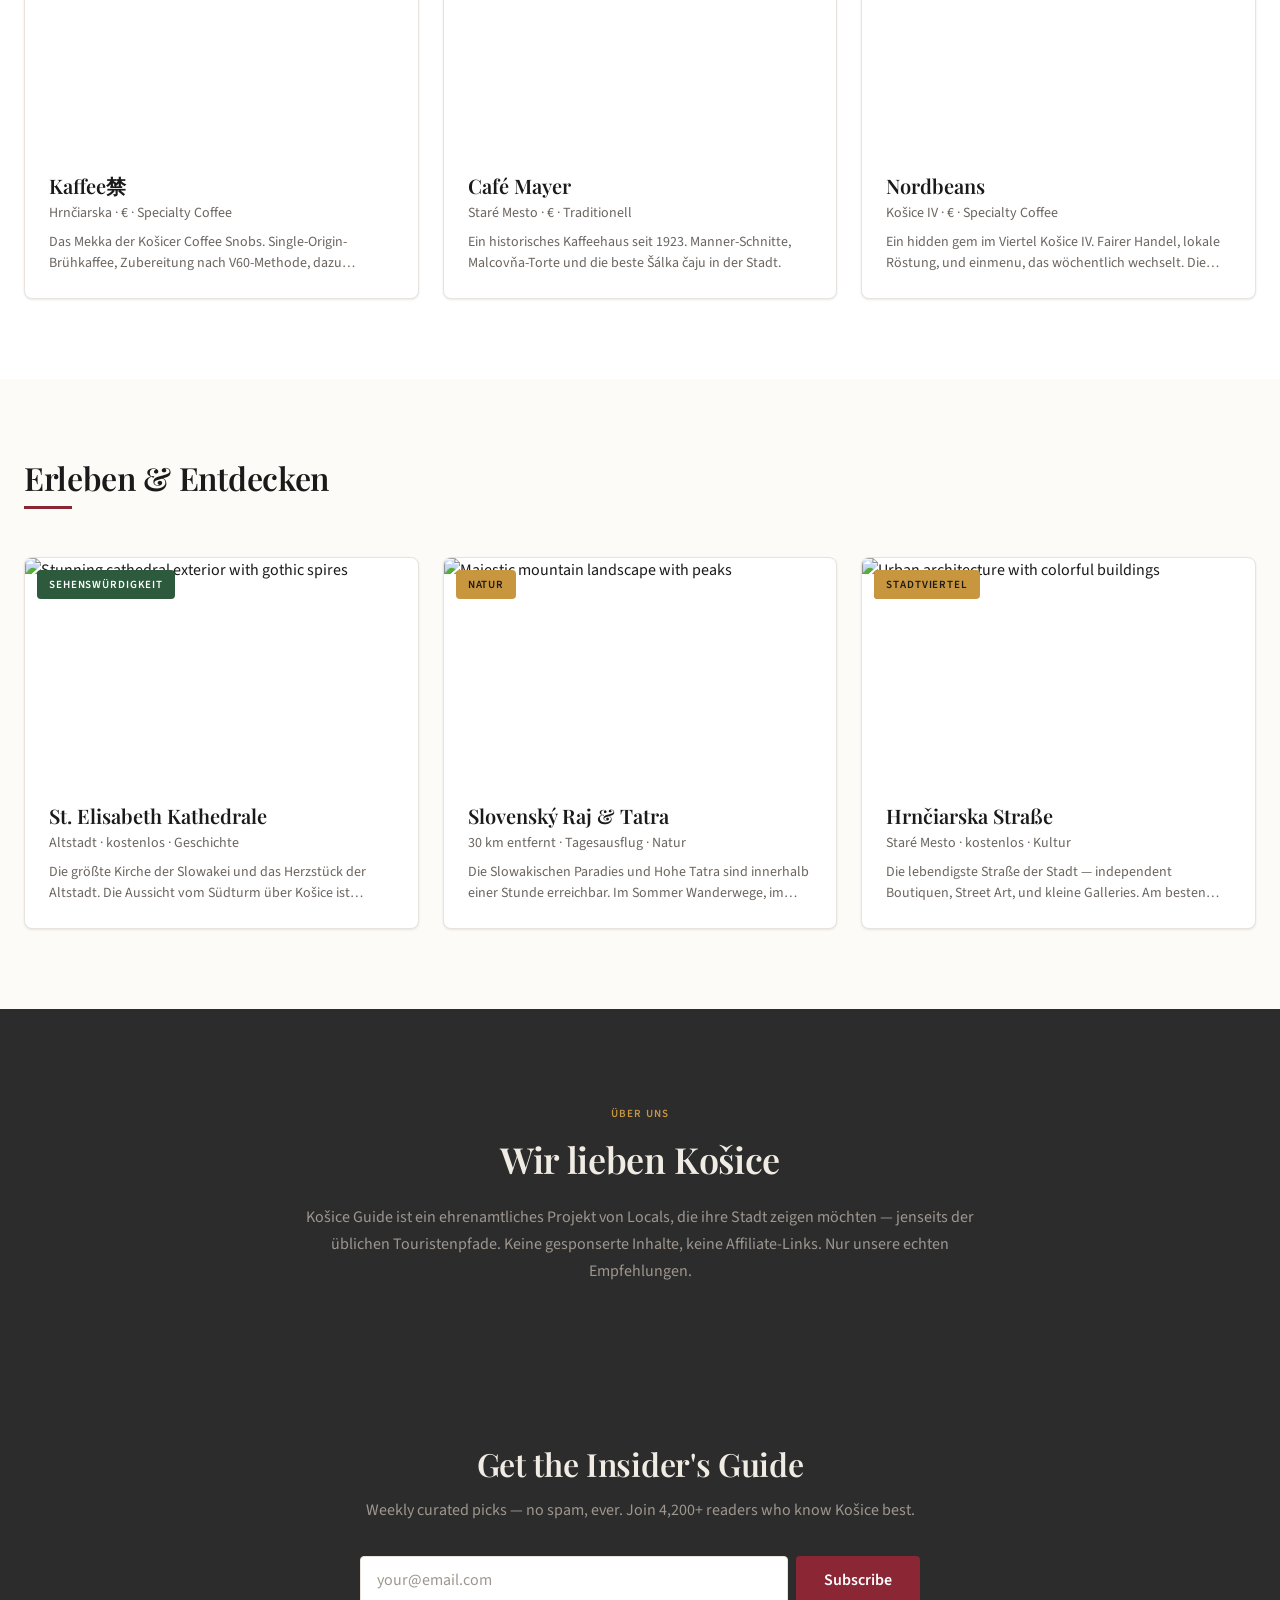
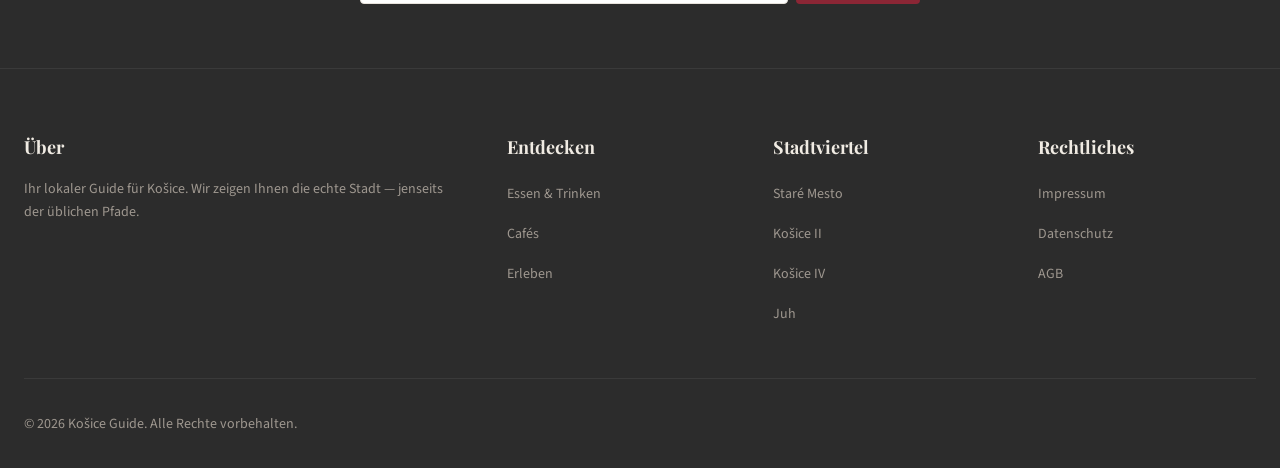
==== commit d05ba09b: "Deploy: kosiceguide.de v2 Co-Authored-By: Claude Opus 4.6 <noreply@anthropic.com>" ====
--- a/index.html
+++ b/index.html
@@ -3,210 +3,290 @@
 <head>
   <meta charset="UTF-8">
   <meta name="viewport" content="width=device-width, initial-scale=1.0">
-  <meta name="description" content="Košice Guide — Your curated insider's guide to Košice, Slovakia. Discover the best places to explore, eat, drink, and stay in Central Europe's hidden gem.">
-  <title>Košice Guide — Your Curated Guide to Košice, Slovakia</title>
+  <title>Košice Guide — Discover the Real Košice</title>
+  <meta name="description" content="Your insider's guide to Košice, Slovakia. Curated recommendations for restaurants, cafés, activities, and hidden gems in the heart of Central Europe.">
+
   <link rel="preconnect" href="https://fonts.googleapis.com">
-  <link rel="preconnect" href="https://fonts.gstatic.com" crossorigin>
-  <link href="https://fonts.googleapis.com/css2?family=Playfair+Display:wght@400;600;700&family=Source+Sans+3:wght@400;600&display=swap" rel="stylesheet">
+  <link rel="stylesheet" href="https://fonts.googleapis.com/css2?family=Playfair+Display:wght@600;700&family=Source+Sans+3:wght@400;600&family=JetBrains+Mono:wght@400&display=swap">
   <link rel="stylesheet" href="styles.css">
+
+  <link rel="icon" href="data:image/svg+xml,<svg xmlns='http://www.w3.org/2000/svg' viewBox='0 0 100 100'><rect width='100' height='100' fill='%238B2635'/><text x='50' y='68' font-size='60' text-anchor='middle' fill='white' font-family='serif'>K</text></svg>">
 </head>
 <body>
-  <a href="#main-content" class="skip-link">Skip to main content</a>
-
   <!-- Navigation -->
-  <nav class="nav" role="navigation" aria-label="Main navigation">
-    <div class="nav__inner">
-      <a href="index.html" class="nav__logo" aria-label="Košice Guide — Home">Košice Guide</a>
-      <ul class="nav__links">
-        <li><a href="explore.html" class="nav__link">Explore</a></li>
-        <li><a href="eat-drink.html" class="nav__link">Eat &amp; Drink</a></li>
-        <li><a href="do.html" class="nav__link">Do</a></li>
-        <li><a href="stay.html" class="nav__link">Stay</a></li>
-        <li><a href="about.html" class="nav__link">About</a></li>
+  <nav class="nav" id="nav" role="navigation" aria-label="Main navigation">
+    <div class="nav-inner">
+      <a href="#hero" class="nav-logo">Košice Guide</a>
+      <ul class="nav-links">
+        <li><a href="#restaurants" class="nav-link">Essen</a></li>
+        <li><a href="#cafes" class="nav-link">Cafés</a></li>
+        <li><a href="#activities" class="nav-link">Erleben</a></li>
+        <li><a href="#about" class="nav-link">Über uns</a></li>
       </ul>
-      <button class="nav__hamburger" aria-label="Open menu" aria-expanded="false" aria-controls="mobile-menu">
-        <span></span>
-        <span></span>
-        <span></span>
+      <a href="#newsletter" class="btn btn-nav-cta">Abonnieren</a>
+      <button class="nav-toggle" aria-label="Toggle mobile menu" aria-expanded="false">
+        <span class="nav-toggle-icon">
+          <span></span>
+          <span></span>
+          <span></span>
+        </span>
       </button>
     </div>
-    <!-- Mobile Overlay -->
-    <div class="nav__mobile-overlay" id="mobile-menu" role="dialog" aria-modal="true" aria-label="Mobile navigation">
-      <button class="nav__mobile-close" aria-label="Close menu">&times;</button>
-      <a href="explore.html" class="nav__link">Explore</a>
-      <a href="eat-drink.html" class="nav__link">Eat &amp; Drink</a>
-      <a href="do.html" class="nav__link">Do</a>
-      <a href="stay.html" class="nav__link">Stay</a>
-      <a href="about.html" class="nav__link">About</a>
-    </div>
   </nav>
 
-  <main id="main-content">
+  <!-- Mobile Menu -->
+  <div class="mobile-menu" id="mobile-menu" aria-hidden="true">
+    <a href="#restaurants">Essen</a>
+    <a href="#cafes">Cafés</a>
+    <a href="#activities">Erleben</a>
+    <a href="#about">Über uns</a>
+    <a href="#newsletter" class="mobile-menu-cta">Abonnieren</a>
+  </div>
+
+  <main>
     <!-- Hero Section -->
-    <section class="hero" style="background-image: url('https://images.unsplash.com/photo-1565034836584-1e3b9a7fc2e7?w=1600&q=80');" aria-label="Košice city skyline">
-      <div class="hero__content">
-        <h1 class="hero__headline">Discover Košice,<br>Central Europe's Hidden Gem</h1>
-        <p class="hero__tagline">Hand-picked recommendations for the discerning traveller. Authentic Košice experiences, not generic tourism.</p>
-        <a href="explore.html" class="btn btn-primary">Explore Košice</a>
-      </div>
-    </section>
-
-    <!-- Intro Section -->
-    <section class="section">
+    <section class="hero" id="hero">
+      <div class="hero-overlay"></div>
+      <div class="hero-content">
+        <h1 class="hero-headline">Discover the Real Košice</h1>
+        <p class="hero-subhead">Your curated guide to Slovakia's most fascinating city — its food, its stories, and its hidden corners.</p>
+        <div class="hero-cta-group">
+          <a href="#restaurants" class="btn btn-primary">Start Exploring</a>
+          <a href="#about" class="btn btn-ghost">Read the Guide</a>
+        </div>
+      </div>
+    </section>
+
+    <!-- Restaurants Section -->
+    <section class="section" id="restaurants">
       <div class="container">
         <div class="section-header">
-          <h2>Why Košice?</h2>
-        </div>
-        <div class="editorial">
-          <div class="editorial__image">
-            <img src="https://images.unsplash.com/photo-1558618666-fcd25c85cd64?w=800&q=80" alt="Historic main street of Košice with baroque architecture" loading="lazy" width="800" height="450">
+          <h2 class="section-heading">Essen & Trinken</h2>
+          <div class="section-rule"></div>
+        </div>
+        <div class="cards-grid">
+          <article class="card">
+            <div class="card-image-wrapper">
+              <img
+                src="https://images.unsplash.com/photo-1504674900247-0877df9cc836?w=800&q=80"
+                alt="Rustic restaurant interior with warm lighting"
+                width="800"
+                height="450"
+                loading="lazy"
+                class="card-image"
+              >
+              <span class="card-badge">Restaurant</span>
+            </div>
+            <div class="card-body">
+              <h3 class="card-title">Hostinec u Zlatej Podkovy</h3>
+              <p class="card-meta">Staré Mesto · €€ · Slowakisch</p>
+              <p class="card-description">Traditionelle slowakische Küche in einem historischen Gewölbekeller. Ziegenkäse-Provoleta und hausgemachte Bryndzové halušky sind ein Muss.</p>
+            </div>
+          </article>
+          <article class="card">
+            <div class="card-image-wrapper">
+              <img
+                src="https://images.unsplash.com/photo-1519671282429-b44660ead0a7?w=800&q=80"
+                alt="Aerial view of Košice old town rooftops"
+                width="800"
+                height="450"
+                loading="lazy"
+                class="card-image"
+              >
+              <span class="card-badge">Restaurant</span>
+            </div>
+            <div class="card-body">
+              <h3 class="card-title">Kunsthalle Café</h3>
+              <p class="card-meta">Staré Mesto · €€ · International</p>
+              <p class="card-description">Kunsthalle trifft Gastronomie — ein Menu, das so durchdacht ist wie die Ausstellungen an den Wänden. Großartiger Wein und cleverle Speisen.</p>
+            </div>
+          </article>
+          <article class="card">
+            <div class="card-image-wrapper">
+              <img
+                src="https://images.unsplash.com/photo-1466978913421-dad2ebd01d17?w=800&q=80"
+                alt="Cozy restaurant with wooden tables"
+                width="800"
+                height="450"
+                loading="lazy"
+                class="card-image"
+              >
+              <span class="card-badge card-badge-trending">Beliebt</span>
+              <span class="card-badge">Restaurant</span>
+            </div>
+            <div class="card-body">
+              <h3 class="card-title">Pivnica Sturgeon</h3>
+              <p class="card-meta">Košice II · €€€ · Fine Dining</p>
+              <p class="card-description">Das einzige unterirdische Fine-Dining-Restaurant der Stadt. 12-Gänge-Menü mit lokalen Zutaten und Weinen aus dem Tokajer Anbaugebiet.</p>
+            </div>
+          </article>
+        </div>
+      </div>
+    </section>
+
+    <!-- Cafés Section -->
+    <section class="section section-surface" id="cafes">
+      <div class="container">
+        <div class="section-header">
+          <h2 class="section-heading">Cafés & Kaffee</h2>
+          <div class="section-rule"></div>
+        </div>
+        <div class="cards-grid">
+          <article class="card">
+            <div class="card-image-wrapper">
+              <img
+                src="https://images.unsplash.com/photo-1564501049412-61c2a3083791?w=800&q=80"
+                alt="Modern café interior with exposed brick"
+                width="800"
+                height="450"
+                loading="lazy"
+                class="card-image"
+              >
+              <span class="card-badge card-badge-forest">Café</span>
+            </div>
+            <div class="card-body">
+              <h3 class="card-title">Kaffee禁</h3>
+              <p class="card-meta">Hrnčiarska · € · Specialty Coffee</p>
+              <p class="card-description">Das Mekka der Košicer Coffee Snobs. Single-Origin-Brühkaffee, Zubereitung nach V60-Methode, dazu hausgemachte Croissants.</p>
+            </div>
+          </article>
+          <article class="card">
+            <div class="card-image-wrapper">
+              <img
+                src="https://images.unsplash.com/photo-1559925393-8be0ec4767c8?w=800&q=80"
+                alt="Vintage café with antique decor"
+                width="800"
+                height="450"
+                loading="lazy"
+                class="card-image"
+              >
+              <span class="card-badge card-badge-forest">Café</span>
+            </div>
+            <div class="card-body">
+              <h3 class="card-title">Café Mayer</h3>
+              <p class="card-meta">Staré Mesto · € · Traditionell</p>
+              <p class="card-description">Ein historisches Kaffeehaus seit 1923. Manner-Schnitte, Malcovňa-Torte und die beste Šálka čaju in der Stadt.</p>
+            </div>
+          </article>
+          <article class="card">
+            <div class="card-image-wrapper">
+              <img
+                src="https://images.unsplash.com/photo-1495474472287-4d71bcdd2085?w=800&q=80"
+                alt="Minimalist café with natural light"
+                width="800"
+                height="450"
+                loading="lazy"
+                class="card-image"
+              >
+              <span class="card-badge card-badge-forest">Café</span>
+            </div>
+            <div class="card-body">
+              <h3 class="card-title">Nordbeans</h3>
+              <p class="card-meta">Košice IV · € · Specialty Coffee</p>
+              <p class="card-description">Ein hidden gem im Viertel Košice IV. Fairer Handel, lokale Röstung, und einmenu, das wöchentlich wechselt. Die Avocado-Toasts sind legendär.</p>
+            </div>
+          </article>
+        </div>
+      </div>
+    </section>
+
+    <!-- Activities Section -->
+    <section class="section" id="activities">
+      <div class="container">
+        <div class="section-header">
+          <h2 class="section-heading">Erleben & Entdecken</h2>
+          <div class="section-rule"></div>
+        </div>
+        <div class="cards-grid">
+          <article class="card">
+            <div class="card-image-wrapper">
+              <img
+                src="https://images.unsplash.com/photo-1513635269975-59663e0ac1ad?w=800&q=80"
+                alt="Stunning cathedral exterior with gothic spires"
+                width="800"
+                height="450"
+                loading="lazy"
+                class="card-image"
+              >
+              <span class="card-badge card-badge-forest">Sehenswürdigkeit</span>
+            </div>
+            <div class="card-body">
+              <h3 class="card-title">St. Elisabeth Kathedrale</h3>
+              <p class="card-meta">Altstadt · kostenlos · Geschichte</p>
+              <p class="card-description">Die größte Kirche der Slowakei und das Herzstück der Altstadt. Die Aussicht vom Südturm über Košice ist atemberaubend.</p>
+            </div>
+          </article>
+          <article class="card">
+            <div class="card-image-wrapper">
+              <img
+                src="https://images.unsplash.com/photo-1506905925346-21bda4d32df4?w=800&q=80"
+                alt="Majestic mountain landscape with peaks"
+                width="800"
+                height="450"
+                loading="lazy"
+                class="card-image"
+              >
+              <span class="card-badge">Natur</span>
+            </div>
+            <div class="card-body">
+              <h3 class="card-title">Slovenský Raj & Tatra</h3>
+              <p class="card-meta">30 km entfernt · Tagesausflug · Natur</p>
+              <p class="card-description">Die Slowakischen Paradies und Hohe Tatra sind innerhalb einer Stunde erreichbar. Im Sommer Wanderwege, im Winter Skipisten.</p>
+            </div>
+          </article>
+          <article class="card">
+            <div class="card-image-wrapper">
+              <img
+                src="https://images.unsplash.com/photo-1487958449943-2429e8be8625?w=800&q=80"
+                alt="Urban architecture with colorful buildings"
+                width="800"
+                height="450"
+                loading="lazy"
+                class="card-image"
+              >
+              <span class="card-badge card-badge-trending">Empfohlen</span>
+              <span class="card-badge">Stadtviertel</span>
+            </div>
+            <div class="card-body">
+              <h3 class="card-title">Hrnčiarska Straße</h3>
+              <p class="card-meta">Staré Mesto · kostenlos · Kultur</p>
+              <p class="card-description">Die lebendigste Straße der Stadt — independent Boutiquen, Street Art, und kleine Galleries. Am besten samstags besuchen.</p>
+            </div>
+          </article>
+        </div>
+      </div>
+    </section>
+
+    <!-- About / Newsletter Section -->
+    <section class="section section-dark" id="about">
+      <div class="container">
+        <div class="about-content">
+          <div class="about-text">
+            <span class="section-label">Über uns</span>
+            <h2 class="about-heading">Wir lieben Košice</h2>
+            <p class="about-body">Košice Guide ist ein ehrenamtliches Projekt von Locals, die ihre Stadt zeigen möchten — jenseits der üblichen Touristenpfade. Keine gesponserte Inhalte, keine Affiliate-Links. Nur unsere echten Empfehlungen.</p>
           </div>
-          <div class="editorial__text">
-            <h3>A City with Soul</h3>
-            <p>Košice is Slovakia's second-largest city and its cultural heartbeat. With a beautifully preserved medieval old town, a thriving arts scene, and some of the best food in Central Europe, it rewards those who look beyond the obvious destinations.</p>
-            <p>We've walked every street, eaten at every restaurant we recommend, and spoken with locals who share their city with generosity and pride. This guide is the result — curated, not algorithmic.</p>
-            <a href="about.html" class="btn btn-ghost">Our Story &rarr;</a>
-          </div>
-        </div>
-      </div>
-    </section>
-
-    <!-- Featured Listings -->
-    <section class="section" aria-labelledby="featured-heading">
-      <div class="container">
-        <div class="section-header">
-          <h2 id="featured-heading">Editor's Picks</h2>
-        </div>
-        <div class="listings-grid">
-          <!-- Card 1 -->
-          <article class="card">
-            <div class="card__image">
-              <img src="https://images.unsplash.com/photo-1571990048139-4e28md38c4c?w=600&q=80" alt="St. Elizabeth Cathedral at dusk" loading="lazy" width="600" height="338">
-              <span class="card__category">Architecture</span>
-            </div>
-            <div class="card__content">
-              <h3 class="card__title">St. Elizabeth Cathedral</h3>
-              <p class="card__description">Slovakia's largest Gothic church. The altar piece by Master MS is worth the trip alone.</p>
-              <div class="card__meta">
-                <span>Monument</span>
-                <span>&bull;</span>
-                <span>Old Town</span>
-              </div>
-            </div>
-          </article>
-
-          <!-- Card 2 -->
-          <article class="card">
-            <div class="card__image">
-              <img src="https://images.unsplash.com/photo-1555396273-367ea4eb4db5?w=600&q=80" alt="Cozy traditional Slovak restaurant interior" loading="lazy" width="600" height="338">
-              <span class="card__category">Restaurant</span>
-              <span class="badge badge-trending" style="position:absolute;top:8px;right:8px;">Trending</span>
-            </div>
-            <div class="card__content">
-              <h3 class="card__title">Hostinec &Scaron;upica</h3>
-              <p class="card__description">Traditional Slovak comfort food in a candlelit cellar. Book ahead — this place fills up fast.</p>
-              <div class="card__meta">
-                <span>$$ &bull; Slovak</span>
-                <span>&bull;</span>
-                <span>Old Town</span>
-              </div>
-            </div>
-          </article>
-
-          <!-- Card 3 -->
-          <article class="card">
-            <div class="card__image">
-              <img src="https://images.unsplash.com/photo-1534361960057-19889db9621e?w=600&q=80" alt="Aerial view of Košice old town rooftops" loading="lazy" width="600" height="338">
-              <span class="card__category">Experience</span>
-            </div>
-            <div class="card__content">
-              <h3 class="card__title">Košice Walking Tour</h3>
-              <p class="card__description">Two-hour guided walk through 750 years of history. Locals say it's the best introduction to the city.</p>
-              <div class="card__meta">
-                <span>Tour</span>
-                <span>&bull;</span>
-                <span>Daily</span>
-              </div>
-            </div>
-          </article>
-
-          <!-- Card 4 -->
-          <article class="card">
-            <div class="card__image">
-              <img src="https://images.unsplash.com/photo-1564501049412-61c2a3083791?w=600&q=80" alt="Boutique hotel corridor with warm lighting" loading="lazy" width="600" height="338">
-              <span class="card__category">Stay</span>
-            </div>
-            <div class="card__content">
-              <h3 class="card__title">Hotel Bankov</h3>
-              <p class="card__description">A 16th-century mining manor on a hill above the city. Peaceful, historic, and utterly unique.</p>
-              <div class="card__meta">
-                <span>$$$ &bull; Boutique</span>
-                <span>&bull;</span>
-                <span>Outskirts</span>
-              </div>
-            </div>
-          </article>
-
-          <!-- Card 5 -->
-          <article class="card">
-            <div class="card__image">
-              <img src="https://images.unsplash.com/photo-1519671482749-fd09be7ccebf?w=600&q=80" alt="Craft beer tasting in an industrial Košice brewery" loading="lazy" width="600" height="338">
-              <span class="card__category">Nightlife</span>
-            </div>
-            <div class="card__content">
-              <h3 class="card__title">Košice Craft Beer Scene</h3>
-              <p class="card__description">From the historic Schreier Brewery to tiny taprooms tucked behind courtyards — a guide to the best pours in the city.</p>
-              <div class="card__meta">
-                <span>Bars</span>
-                <span>&bull;</span>
-                <span>Various</span>
-              </div>
-            </div>
-          </article>
-
-          <!-- Card 6 -->
-          <article class="card">
-            <div class="card__image">
-              <img src="https://images.unsplash.com/photo-1600093463592-8e36ae95ef56?w=600&q=80" alt="Košice art museum facade at golden hour" loading="lazy" width="600" height="338">
-              <span class="card__category">Culture</span>
-            </div>
-            <div class="card__content">
-              <h3 class="card__title">East Slovak Gallery</h3>
-              <p class="card__description">Four floors of Slovak and Central European art in a beautifully restored burgher house. Free on Sundays.</p>
-              <div class="card__meta">
-                <span>Museum</span>
-                <span>&bull;</span>
-                <span>Art & Culture</span>
-              </div>
-            </div>
-          </article>
-        </div>
-      </div>
-    </section>
-
-    <!-- Explore CTA -->
-    <section class="section" style="background: var(--color-neutral-light);" aria-label="Explore Košice">
-      <div class="container" style="text-align: center;">
-        <h2>Ready to Explore?</h2>
-        <p class="body-large text-secondary" style="max-width: 600px; margin: var(--space-md) auto var(--space-xl);">Six pages of hand-picked recommendations across all categories. Find your perfect Košice experience.</p>
-        <div style="display: flex; gap: var(--space-md); justify-content: center; flex-wrap: wrap;">
-          <a href="explore.html" class="btn btn-primary">Explore</a>
-          <a href="eat-drink.html" class="btn btn-secondary">Eat &amp; Drink</a>
-          <a href="stay.html" class="btn btn-secondary">Where to Stay</a>
-        </div>
-      </div>
-    </section>
-
-    <!-- Newsletter -->
-    <section class="newsletter" aria-labelledby="newsletter-heading">
-      <div class="container">
-        <div class="newsletter__inner">
-          <h2 id="newsletter-heading">The Košice Letter</h2>
-          <p>New discoveries, seasonal guides, and things most portals miss — once a month, no noise.</p>
-          <form class="newsletter__form" action="#" method="post" aria-label="Newsletter signup">
-            <label for="newsletter-email" class="sr-only">Email address</label>
-            <input type="email" id="newsletter-email" name="email" class="newsletter__input" placeholder="your@email.com" required autocomplete="email">
-            <button type="submit" class="btn btn-primary">Subscribe</button>
+        </div>
+      </div>
+    </section>
+
+    <!-- Newsletter Section -->
+    <section class="section-newsletter" id="newsletter">
+      <div class="container">
+        <div class="newsletter-content">
+          <h2 class="newsletter-heading">Get the Insider's Guide</h2>
+          <p class="newsletter-body">Weekly curated picks — no spam, ever. Join 4,200+ readers who know Košice best.</p>
+          <form class="newsletter-form" action="#" method="post">
+            <label for="newsletter-email" class="visually-hidden">Email address</label>
+            <input
+              type="email"
+              id="newsletter-email"
+              name="email"
+              placeholder="your@email.com"
+              class="newsletter-input"
+              required
+            >
+            <button type="submit" class="btn btn-primary newsletter-btn">Subscribe</button>
           </form>
         </div>
       </div>
@@ -214,51 +294,43 @@
   </main>
 
   <!-- Footer -->
-  <footer class="footer" role="contentinfo">
+  <footer class="footer">
     <div class="container">
-      <div class="footer__grid">
-        <div class="footer__col">
-          <h4>Košice Guide</h4>
-          <ul>
-            <li><a href="about.html">About Us</a></li>
-            <li><a href="about.html#contact">Contact</a></li>
-            <li><a href="about.html#press">Press</a></li>
+      <div class="footer-grid">
+        <div class="footer-column">
+          <h4 class="footer-heading">Über</h4>
+          <p class="footer-text">Ihr lokaler Guide für Košice. Wir zeigen Ihnen die echte Stadt — jenseits der üblichen Pfade.</p>
+        </div>
+        <div class="footer-column">
+          <h4 class="footer-heading">Entdecken</h4>
+          <ul class="footer-links">
+            <li><a href="#restaurants">Essen & Trinken</a></li>
+            <li><a href="#cafes">Cafés</a></li>
+            <li><a href="#activities">Erleben</a></li>
           </ul>
         </div>
-        <div class="footer__col">
-          <h4>Explore</h4>
-          <ul>
-            <li><a href="explore.html">Sights & Landmarks</a></li>
-            <li><a href="eat-drink.html">Restaurants & Bars</a></li>
-            <li><a href="do.html">Activities</a></li>
-            <li><a href="stay.html">Accommodation</a></li>
+        <div class="footer-column">
+          <h4 class="footer-heading">Stadtviertel</h4>
+          <ul class="footer-links">
+            <li><a href="#">Staré Mesto</a></li>
+            <li><a href="#">Košice II</a></li>
+            <li><a href="#">Košice IV</a></li>
+            <li><a href="#">Juh</a></li>
           </ul>
         </div>
-        <div class="footer__col">
-          <h4>Connect</h4>
-          <ul>
-            <li><a href="#">Instagram</a></li>
-            <li><a href="#">Twitter / X</a></li>
-            <li><a href="#">Facebook</a></li>
+        <div class="footer-column">
+          <h4 class="footer-heading">Rechtliches</h4>
+          <ul class="footer-links">
+            <li><a href="#">Impressum</a></li>
+            <li><a href="#">Datenschutz</a></li>
+            <li><a href="#">AGB</a></li>
           </ul>
         </div>
-        <div class="footer__col">
-          <h4>Legal</h4>
-          <ul>
-            <li><a href="#">Privacy Policy</a></li>
-            <li><a href="#">Terms of Use</a></li>
-            <li><a href="#">Affiliate Disclosure</a></li>
-          </ul>
-        </div>
-      </div>
-      <div class="footer__bottom">
-        <p class="footer__copyright">&copy; 2026 Košice Guide. All rights reserved.</p>
-        <div class="footer__social">
-          <a href="#" aria-label="Instagram">Instagram</a>
-          <a href="#" aria-label="Twitter">Twitter</a>
-        </div>
+      </div>
+      <div class="footer-bottom">
+        <span class="footer-copyright">&copy; 2026 Košice Guide. Alle Rechte vorbehalten.</span>
       </div>
     </div>
   </footer>
 </body>
-</html>
+</html>
--- a/styles.css
+++ b/styles.css
@@ -1,32 +1,31 @@
 /* ============================================
-   Košice Guide — Global Styles
-   System fonts: Georgia for headings, system-ui for body
+   Košice Guide — City Travel Portal
+   Mobile-first responsive CSS
    ============================================ */
 
 /* ---------- CSS Variables ---------- */
 :root {
   /* Colors */
-  --color-primary: #8B2635;
-  --color-secondary: #2D5A3D;
-  --color-accent: #C8963E;
-  --color-neutral-light: #F7F3ED;
-  --color-neutral-dark: #2C2C2C;
-  --color-background: #FDFBF7;
-  --color-text-primary: #1A1A1A;
-  --color-text-secondary: #6B6560;
-  --color-error: #B33A3A;
-  --color-success: #3A7D44;
-  --color-white: #FFFFFF;
-
-  /* Dark mode */
-  --color-bg-dark: #1A1A1A;
-  --color-surface-dark: #252525;
-  --color-text-primary-dark: #F0EBE3;
-  --color-text-secondary-dark: #9E978F;
+  --primary: #8B2635;
+  --primary-hover: #6B1D29;
+  --secondary: #2D5A3D;
+  --accent: #C8963E;
+  --bg-base: #FDFBF7;
+  --bg-surface: #FFFFFF;
+  --bg-dark: #2C2C2C;
+  --text-primary: #1A1A1A;
+  --text-secondary: #6B6560;
+  --text-muted: #9E978F;
+  --text-inverse: #F0EBE3;
+  --border-subtle: #E8E3DC;
+  --border-focus: #8B2635;
+  --error: #B33A3A;
+  --success: #3A7D44;
 
   /* Typography */
-  --font-heading: 'Playfair Display', Georgia, serif;
-  --font-body: 'Source Sans 3', -apple-system, BlinkMacSystemFont, 'Segoe UI', Roboto, sans-serif;
+  --font-display: 'Playfair Display', Georgia, 'Times New Roman', serif;
+  --font-body: 'Source Sans 3', -apple-system, BlinkMacSystemFont, 'Segoe UI', sans-serif;
+  --font-mono: 'JetBrains Mono', 'Fira Code', monospace;
 
   /* Spacing */
   --space-xs: 4px;
@@ -38,24 +37,21 @@
   --space-3xl: 64px;
   --space-4xl: 96px;
 
+  /* Layout */
+  --max-width: 1280px;
+  --content-width: 1080px;
+  --gutter: 24px;
+
   /* Shadows */
   --shadow-sm: 0 1px 3px rgba(0,0,0,0.06), 0 1px 2px rgba(0,0,0,0.04);
   --shadow-md: 0 4px 12px rgba(0,0,0,0.08), 0 2px 4px rgba(0,0,0,0.04);
   --shadow-lg: 0 8px 24px rgba(0,0,0,0.12), 0 4px 8px rgba(0,0,0,0.06);
-  --shadow-xl: 0 16px 48px rgba(0,0,0,0.16), 0 8px 16px rgba(0,0,0,0.08);
 
   /* Border Radius */
   --radius-sm: 4px;
   --radius-md: 8px;
   --radius-lg: 12px;
   --radius-full: 9999px;
-
-  /* Layout */
-  --max-width: 1280px;
-  --gutter: 24px;
-  --section-padding-desktop: 80px;
-  --section-padding-tablet: 56px;
-  --section-padding-mobile: 40px;
 }
 
 /* ---------- Reset & Base ---------- */
@@ -72,11 +68,12 @@
 
 body {
   font-family: var(--font-body);
-  font-size: 1rem;
+  font-size: 16px;
   line-height: 1.6;
-  color: var(--color-text-primary);
-  background-color: var(--color-background);
+  color: var(--text-primary);
+  background-color: var(--bg-base);
   -webkit-font-smoothing: antialiased;
+  -moz-osx-font-smoothing: grayscale;
 }
 
 img {
@@ -90,7 +87,7 @@
   text-decoration: none;
 }
 
-ul, ol {
+ul {
   list-style: none;
 }
 
@@ -101,701 +98,14 @@
   background: none;
 }
 
-/* ---------- Typography ---------- */
-h1, h2, h3, h4, h5, h6 {
-  font-family: var(--font-heading);
-  font-weight: 600;
-  line-height: 1.2;
-  color: var(--color-neutral-dark);
-}
-
-.display {
-  font-size: clamp(2rem, 5vw, 3.5rem);
-  font-weight: 700;
-  line-height: 1.1;
-  letter-spacing: -0.03em;
-}
-
-h1, .h1 {
-  font-size: clamp(1.75rem, 4vw, 2.5rem);
-  font-weight: 600;
-  line-height: 1.15;
-  letter-spacing: -0.02em;
-}
-
-h2, .h2 {
-  font-size: clamp(1.5rem, 3vw, 2rem);
-  font-weight: 600;
-  line-height: 1.2;
-  letter-spacing: -0.01em;
-}
-
-h3, .h3 {
-  font-size: 1.5rem;
-  font-weight: 600;
-  line-height: 1.25;
-}
-
-h4, .h4 {
-  font-size: 1.25rem;
-  font-weight: 600;
-  line-height: 1.3;
-}
-
-.body-large {
-  font-size: 1.125rem;
-  line-height: 1.7;
-}
-
-.small {
-  font-size: 0.875rem;
-  line-height: 1.5;
-}
-
-.micro {
-  font-size: 0.75rem;
-  line-height: 1.4;
-  letter-spacing: 0.04em;
-}
-
-.text-secondary {
-  color: var(--color-text-secondary);
-}
-
-/* ---------- Layout ---------- */
-.container {
-  max-width: var(--max-width);
-  margin: 0 auto;
-  padding: 0 var(--gutter);
-}
-
-.grid-12 {
-  display: grid;
-  grid-template-columns: repeat(12, 1fr);
-  gap: var(--gutter);
-}
-
-/* ---------- Section Spacing ---------- */
-.section {
-  padding: var(--section-padding-mobile) 0;
-}
-
-@media (min-width: 768px) {
-  .section {
-    padding: var(--section-padding-tablet) 0;
-  }
-}
-
-@media (min-width: 1024px) {
-  .section {
-    padding: var(--section-padding-desktop) 0;
-  }
-}
-
-/* ---------- Navigation ---------- */
-.nav {
-  position: fixed;
-  top: 0;
-  left: 0;
-  right: 0;
-  z-index: 100;
-  background: var(--color-neutral-light);
-  box-shadow: var(--shadow-sm);
-  transition: box-shadow 0.3s ease;
-}
-
-.nav.scrolled {
-  box-shadow: var(--shadow-md);
-}
-
-.nav__inner {
-  display: flex;
-  align-items: center;
-  justify-content: space-between;
-  padding: 20px var(--gutter);
-  max-width: var(--max-width);
-  margin: 0 auto;
-}
-
-.nav__logo {
-  font-family: var(--font-heading);
-  font-size: 1.25rem;
-  font-weight: 600;
-  color: var(--color-primary);
-  text-decoration: none;
-}
-
-.nav__links {
-  display: none;
-  gap: var(--space-lg);
-}
-
-@media (min-width: 1024px) {
-  .nav__links {
-    display: flex;
-  }
-}
-
-.nav__link {
-  font-size: 0.875rem;
-  font-weight: 400;
-  color: var(--color-neutral-dark);
-  text-decoration: none;
-  padding-bottom: 2px;
-  border-bottom: 2px solid transparent;
-  transition: border-color 0.2s ease, color 0.2s ease;
-}
-
-.nav__link:hover,
-.nav__link.active {
-  color: var(--color-primary);
-  border-bottom-color: var(--color-accent);
-}
-
-.nav__hamburger {
-  display: flex;
-  flex-direction: column;
-  gap: 5px;
-  padding: var(--space-sm);
-  cursor: pointer;
-  background: none;
-  border: none;
-}
-
-@media (min-width: 1024px) {
-  .nav__hamburger {
-    display: none;
-  }
-}
-
-.nav__hamburger span {
-  display: block;
-  width: 24px;
-  height: 2px;
-  background: var(--color-neutral-dark);
-  transition: transform 0.3s ease, opacity 0.3s ease;
-}
-
-/* Mobile Menu Overlay */
-.nav__mobile-overlay {
-  display: none;
-  position: fixed;
-  inset: 0;
-  background: var(--color-neutral-light);
-  z-index: 99;
-  flex-direction: column;
-  align-items: center;
-  justify-content: center;
-  gap: var(--space-xl);
-}
-
-.nav__mobile-overlay.open {
-  display: flex;
-}
-
-.nav__mobile-overlay .nav__link {
-  font-family: var(--font-heading);
-  font-size: 1.5rem;
-  color: var(--color-neutral-dark);
-}
-
-.nav__mobile-close {
-  position: absolute;
-  top: 20px;
-  right: 20px;
-  font-size: 2rem;
-  color: var(--color-neutral-dark);
-  background: none;
-  border: none;
-  cursor: pointer;
-}
-
-/* ---------- Hero ---------- */
-.hero {
-  position: relative;
-  min-height: 60vh;
-  display: flex;
-  align-items: flex-end;
-  background-color: var(--color-neutral-dark);
-  background-size: cover;
-  background-position: center;
-  overflow: hidden;
-}
-
-.hero::before {
-  content: '';
-  position: absolute;
-  inset: 0;
-  background: rgba(26, 26, 26, 0.45);
-}
-
-.hero__content {
-  position: relative;
-  z-index: 1;
-  padding: var(--space-3xl) var(--gutter);
-  max-width: var(--max-width);
-  margin: 0 auto;
-  width: 100%;
-}
-
-.hero__headline {
-  color: var(--color-white);
-  font-family: var(--font-heading);
-  font-size: clamp(2rem, 6vw, 3.5rem);
-  font-weight: 700;
-  line-height: 1.1;
-  letter-spacing: -0.03em;
-  max-width: 65%;
-  margin-bottom: var(--space-md);
-}
-
-.hero__tagline {
-  color: var(--color-neutral-light);
-  font-size: 1.125rem;
-  line-height: 1.6;
-  margin-bottom: var(--space-xl);
-  max-width: 50%;
-}
-
-/* ---------- Buttons ---------- */
-.btn {
-  display: inline-block;
-  padding: 12px 28px;
-  font-size: 0.875rem;
-  font-weight: 600;
-  border-radius: var(--radius-sm);
-  text-decoration: none;
-  transition: all 0.2s ease;
-  cursor: pointer;
-}
-
-.btn-primary {
-  background: var(--color-primary);
-  color: var(--color-white);
-}
-
-.btn-primary:hover {
-  background: #7a212e;
-  box-shadow: var(--shadow-md);
-  transform: translateY(-1px);
-}
-
-.btn-primary:active {
-  background: #6b1d29;
-  box-shadow: none;
-  transform: translateY(0);
-}
-
-.btn-secondary {
-  background: transparent;
-  color: var(--color-primary);
-  border: 2px solid var(--color-primary);
-}
-
-.btn-secondary:hover {
-  background: rgba(139, 38, 53, 0.1);
-}
-
-.btn-ghost {
-  background: transparent;
-  color: var(--color-primary);
-  padding: 12px 0;
-}
-
-.btn-ghost:hover {
-  text-decoration: underline;
-}
-
-/* ---------- Section Headers ---------- */
-.section-header {
-  margin-top: var(--space-3xl);
-  margin-bottom: var(--space-lg);
-}
-
-.section-header h2 {
-  font-family: var(--font-heading);
-  color: var(--color-neutral-dark);
-  position: relative;
-  display: inline-block;
-  padding-bottom: var(--space-sm);
-}
-
-.section-header h2::after {
-  content: '';
-  position: absolute;
-  bottom: 0;
-  left: 0;
-  width: 48px;
-  height: 3px;
-  background: var(--color-primary);
-}
-
-/* ---------- Cards ---------- */
-.card {
-  background: var(--color-white);
-  border-radius: var(--radius-md);
-  box-shadow: var(--shadow-sm);
-  overflow: hidden;
-  transition: transform 0.2s ease, box-shadow 0.2s ease;
-}
-
-.card:hover {
-  transform: scale(1.01);
-  box-shadow: var(--shadow-md);
-}
-
-.card__image {
-  aspect-ratio: 16 / 9;
-  overflow: hidden;
-  position: relative;
-}
-
-.card__image img {
-  width: 100%;
-  height: 100%;
-  object-fit: cover;
-}
-
-.card__category {
-  position: absolute;
-  top: var(--space-sm);
-  left: var(--space-sm);
-  background: var(--color-accent);
-  color: var(--color-neutral-dark);
-  font-size: 0.6875rem;
-  font-weight: 600;
-  text-transform: uppercase;
-  letter-spacing: 0.08em;
-  padding: 6px 12px;
-  border-radius: 3px;
-}
-
-.card__content {
-  padding: 20px;
-}
-
-.card__title {
-  font-family: var(--font-heading);
-  font-size: 1.125rem;
-  font-weight: 600;
-  color: var(--color-neutral-dark);
-  margin-bottom: var(--space-xs);
-}
-
-.card__description {
-  font-size: 0.875rem;
-  color: var(--color-text-secondary);
-  line-height: 1.5;
-  margin-bottom: var(--space-sm);
-}
-
-.card__meta {
-  display: flex;
-  align-items: center;
-  gap: var(--space-md);
-  font-size: 0.75rem;
-  color: var(--color-text-secondary);
-}
-
-/* ---------- Listings Grid ---------- */
-.listings-grid {
-  display: grid;
-  grid-template-columns: 1fr;
-  gap: var(--space-md);
-}
-
-@media (min-width: 768px) {
-  .listings-grid {
-    grid-template-columns: repeat(2, 1fr);
-    gap: var(--space-lg);
-  }
-}
-
-@media (min-width: 1024px) {
-  .listings-grid {
-    grid-template-columns: repeat(3, 1fr);
-  }
-}
-
-/* ---------- Footer ---------- */
-.footer {
-  background: var(--color-neutral-dark);
-  padding: var(--space-3xl) 0 var(--space-2xl);
-}
-
-.footer__grid {
-  display: grid;
-  grid-template-columns: 1fr;
-  gap: var(--space-xl);
-}
-
-@media (min-width: 768px) {
-  .footer__grid {
-    grid-template-columns: repeat(2, 1fr);
-  }
-}
-
-@media (min-width: 1024px) {
-  .footer__grid {
-    grid-template-columns: repeat(4, 1fr);
-  }
-}
-
-.footer__col h4 {
-  font-family: var(--font-heading);
-  color: var(--color-neutral-light);
-  font-size: 1rem;
-  margin-bottom: var(--space-md);
-}
-
-.footer__col ul {
-  display: flex;
-  flex-direction: column;
-  gap: var(--space-sm);
-}
-
-.footer__col a {
-  font-size: 0.875rem;
-  color: var(--color-text-secondary);
-  text-decoration: none;
-  transition: color 0.2s ease;
-}
-
-.footer__col a:hover {
-  color: var(--color-neutral-light);
-  text-decoration: underline;
-}
-
-.footer__bottom {
-  margin-top: var(--space-2xl);
-  padding-top: var(--space-lg);
-  border-top: 1px solid rgba(247, 243, 237, 0.1);
-  display: flex;
-  flex-direction: column;
-  gap: var(--space-md);
-  align-items: center;
-  text-align: center;
-}
-
-@media (min-width: 768px) {
-  .footer__bottom {
-    flex-direction: row;
-    justify-content: space-between;
-  }
-}
-
-.footer__copyright {
-  font-size: 0.75rem;
-  color: var(--color-text-secondary);
-}
-
-.footer__social {
-  display: flex;
-  gap: var(--space-md);
-}
-
-.footer__social a {
-  color: var(--color-neutral-light);
-  font-size: 0.875rem;
-}
-
-/* ---------- Newsletter ---------- */
-.newsletter {
-  background: var(--color-neutral-dark);
-  padding: var(--space-3xl) 0;
-}
-
-.newsletter__inner {
-  display: flex;
-  flex-direction: column;
-  gap: var(--space-lg);
-  align-items: center;
-  text-align: center;
-}
-
-.newsletter h2 {
-  font-family: var(--font-heading);
-  color: var(--color-neutral-light);
-  font-size: 1.5rem;
-}
-
-.newsletter p {
-  color: var(--color-text-secondary);
-  font-size: 0.875rem;
-}
-
-.newsletter__form {
-  display: flex;
-  flex-direction: column;
-  gap: var(--space-sm);
-  width: 100%;
-  max-width: 480px;
-}
-
-@media (min-width: 768px) {
-  .newsletter__form {
-    flex-direction: row;
-  }
-}
-
-.newsletter__input {
-  flex: 1;
-  padding: 12px 16px;
-  border: 1px solid var(--color-text-secondary);
-  border-radius: var(--radius-sm);
-  background: var(--color-white);
-  font-family: inherit;
-  font-size: 0.875rem;
-  color: var(--color-text-primary);
-  transition: border-color 0.2s ease, box-shadow 0.2s ease;
-}
-
-.newsletter__input:focus {
-  outline: none;
-  border-color: var(--color-primary);
-  box-shadow: 0 0 0 3px rgba(139, 38, 53, 0.15);
-}
-
-/* ---------- Form Elements ---------- */
-.form-group {
-  display: flex;
-  flex-direction: column;
-  gap: var(--space-xs);
-}
-
-.form-label {
-  font-size: 0.875rem;
-  font-weight: 600;
-  color: var(--color-text-primary);
-}
-
-.form-input {
-  padding: 12px 16px;
-  border: 1px solid var(--color-text-secondary);
-  border-radius: var(--radius-sm);
-  background: var(--color-white);
-  font-family: inherit;
-  font-size: 1rem;
-  color: var(--color-text-primary);
-  transition: border-color 0.2s ease, box-shadow 0.2s ease;
-}
-
-.form-input:focus {
-  outline: none;
-  border-color: var(--color-primary);
-  box-shadow: 0 0 0 3px rgba(139, 38, 53, 0.15);
-}
-
-.form-input.error {
-  border-color: var(--color-error);
-  box-shadow: 0 0 0 3px rgba(179, 58, 58, 0.15);
-}
-
-/* ---------- Badges / Tags ---------- */
-.badge {
-  display: inline-block;
-  padding: 4px 10px;
-  border-radius: 2px;
-  font-size: 0.6875rem;
-  font-weight: 600;
-  text-transform: uppercase;
-  letter-spacing: 0.04em;
-}
-
-.badge-category {
-  background: var(--color-accent);
-  color: var(--color-neutral-dark);
-}
-
-.badge-success {
-  background: var(--color-success);
-  color: var(--color-white);
-}
-
-.badge-neutral {
-  background: var(--color-text-secondary);
-  color: var(--color-white);
-}
-
-.badge-trending {
-  background: var(--color-primary);
-  color: var(--color-white);
-  animation: pulse 2s infinite;
-}
-
-@keyframes pulse {
-  0%, 100% { opacity: 1; }
-  50% { opacity: 0.8; }
-}
-
-/* ---------- Page Header ---------- */
-.page-header {
-  background: var(--color-neutral-dark);
-  padding: 120px 0 64px;
-  text-align: center;
-}
-
-.page-header h1 {
-  color: var(--color-neutral-light);
-  font-size: clamp(2rem, 5vw, 3rem);
-  margin-bottom: var(--space-md);
-}
-
-.page-header p {
-  color: var(--color-text-secondary);
-  font-size: 1.125rem;
-  max-width: 600px;
-  margin: 0 auto;
-}
-
-/* ---------- About / Editorial ---------- */
-.editorial {
-  display: flex;
-  flex-direction: column;
-  gap: var(--space-xl);
-}
-
-.editorial__image {
-  border-radius: var(--radius-md);
-  overflow: hidden;
-  aspect-ratio: 16 / 9;
-}
-
-.editorial__image img {
-  width: 100%;
-  height: 100%;
-  object-fit: cover;
-}
-
-.editorial__text h3 {
-  font-family: var(--font-heading);
-  margin-bottom: var(--space-md);
-}
-
-.editorial__text p {
-  color: var(--color-text-secondary);
-  line-height: 1.7;
-  margin-bottom: var(--space-md);
-}
-
-@media (min-width: 1024px) {
-  .editorial {
-    flex-direction: row;
-    align-items: center;
-    gap: var(--space-3xl);
-  }
-
-  .editorial__image {
-    flex: 0 0 50%;
-  }
-
-  .editorial__text {
-    flex: 1;
-  }
-}
-
-/* ---------- Visually Hidden (A11y) ---------- */
-.sr-only {
+/* ---------- Focus States ---------- */
+:focus-visible {
+  outline: 2px solid var(--border-focus);
+  outline-offset: 3px;
+}
+
+/* ---------- Accessibility ---------- */
+.visually-hidden {
   position: absolute;
   width: 1px;
   height: 1px;
@@ -807,10 +117,712 @@
   border: 0;
 }
 
-/* ---------- Focus Visible ---------- */
-:focus-visible {
-  outline: 2px solid var(--color-primary);
-  outline-offset: 2px;
+/* ---------- Layout ---------- */
+.container {
+  max-width: var(--max-width);
+  margin: 0 auto;
+  padding: 0 var(--gutter);
+}
+
+@media (max-width: 767px) {
+  .container {
+    padding: 0 16px;
+  }
+}
+
+/* ---------- Navigation ---------- */
+.nav {
+  position: fixed;
+  top: 0;
+  left: 0;
+  right: 0;
+  z-index: 100;
+  background: var(--bg-base);
+  border-bottom: 1px solid var(--border-subtle);
+  height: 72px;
+  display: flex;
+  align-items: center;
+  transition: height 0.3s ease, box-shadow 0.3s ease;
+}
+
+.nav.scrolled {
+  height: 56px;
+  box-shadow: var(--shadow-sm);
+}
+
+.nav-inner {
+  display: flex;
+  align-items: center;
+  justify-content: space-between;
+  width: 100%;
+  max-width: var(--max-width);
+  margin: 0 auto;
+  padding: 0 var(--gutter);
+}
+
+.nav-logo {
+  font-family: var(--font-display);
+  font-size: 22px;
+  font-weight: 600;
+  color: var(--primary);
+  text-decoration: none;
+  letter-spacing: -0.01em;
+}
+
+.nav-links {
+  display: none;
+  gap: var(--space-xl);
+  align-items: center;
+}
+
+@media (min-width: 768px) {
+  .nav-links {
+    display: flex;
+  }
+}
+
+.nav-link {
+  font-size: 16px;
+  font-weight: 600;
+  color: var(--text-primary);
+  text-decoration: none;
+  transition: color 0.2s ease;
+  min-height: 44px;
+  display: flex;
+  align-items: center;
+  position: relative;
+}
+
+.nav-link::after {
+  content: '';
+  position: absolute;
+  bottom: 10px;
+  left: 0;
+  right: 0;
+  height: 2px;
+  background: var(--accent);
+  transform: scaleX(0);
+  transition: transform 0.2s ease;
+}
+
+.nav-link:hover {
+  color: var(--primary);
+}
+
+.nav-link:hover::after {
+  transform: scaleX(1);
+}
+
+.btn-nav-cta {
+  display: none;
+  font-size: 14px;
+  font-weight: 600;
+  color: var(--primary);
+  border: 2px solid var(--primary);
+  padding: 8px 20px;
+  border-radius: var(--radius-sm);
+  text-decoration: none;
+  transition: all 0.2s ease;
+  min-height: 44px;
+  display: flex;
+  align-items: center;
+}
+
+@media (min-width: 768px) {
+  .btn-nav-cta {
+    display: inline-flex;
+  }
+}
+
+.btn-nav-cta:hover {
+  background: var(--primary);
+  color: white;
+}
+
+.nav-toggle {
+  display: flex;
+  align-items: center;
+  justify-content: center;
+  width: 44px;
+  height: 44px;
+  background: none;
+  border: none;
+  cursor: pointer;
+}
+
+@media (min-width: 768px) {
+  .nav-toggle {
+    display: none;
+  }
+}
+
+.nav-toggle-icon {
+  display: flex;
+  flex-direction: column;
+  gap: 5px;
+  width: 24px;
+}
+
+.nav-toggle-icon span {
+  display: block;
+  height: 2px;
+  background: var(--text-primary);
+  border-radius: 1px;
+}
+
+/* Mobile Menu */
+.mobile-menu {
+  display: none;
+  position: fixed;
+  inset: 0;
+  z-index: 99;
+  background: var(--bg-base);
+  flex-direction: column;
+  align-items: center;
+  justify-content: center;
+  gap: var(--space-xl);
+}
+
+.mobile-menu.open {
+  display: flex;
+}
+
+.mobile-menu a {
+  font-family: var(--font-display);
+  font-size: 32px;
+  font-weight: 600;
+  color: var(--text-primary);
+  min-height: 44px;
+  display: flex;
+  align-items: center;
+}
+
+.mobile-menu-cta {
+  color: var(--primary) !important;
+  margin-top: var(--space-md);
+}
+
+/* ---------- Hero Section ---------- */
+.hero {
+  position: relative;
+  min-height: 60vh;
+  background-image: url('https://images.unsplash.com/photo-1477959858617-67f85cf4f1df?w=1920&q=80');
+  background-size: cover;
+  background-position: center;
+  display: flex;
+  align-items: flex-end;
+}
+
+@media (min-width: 1024px) {
+  .hero {
+    min-height: 80vh;
+    background-attachment: fixed;
+  }
+}
+
+.hero-overlay {
+  position: absolute;
+  inset: 0;
+  background: rgba(26, 26, 26, 0.5);
+}
+
+.hero-content {
+  position: relative;
+  z-index: 1;
+  padding: var(--space-2xl) var(--gutter);
+  max-width: 720px;
+}
+
+@media (max-width: 767px) {
+  .hero-content {
+    padding: 120px 16px var(--space-2xl);
+  }
+}
+
+.hero-headline {
+  font-family: var(--font-display);
+  font-size: 36px;
+  font-weight: 700;
+  color: white;
+  letter-spacing: -0.02em;
+  line-height: 1.15;
+  margin-bottom: var(--space-md);
+}
+
+@media (min-width: 768px) {
+  .hero-headline {
+    font-size: 48px;
+  }
+}
+
+.hero-subhead {
+  font-size: 18px;
+  color: var(--text-inverse);
+  line-height: 1.6;
+  margin-bottom: var(--space-xl);
+}
+
+.hero-cta-group {
+  display: flex;
+  flex-direction: column;
+  gap: var(--space-md);
+  align-items: flex-start;
+}
+
+@media (min-width: 480px) {
+  .hero-cta-group {
+    flex-direction: row;
+    align-items: center;
+  }
+}
+
+/* ---------- Buttons ---------- */
+.btn {
+  display: inline-flex;
+  align-items: center;
+  justify-content: center;
+  padding: 12px 28px;
+  font-size: 16px;
+  font-weight: 600;
+  border-radius: var(--radius-sm);
+  text-decoration: none;
+  transition: all 0.2s ease;
+  cursor: pointer;
+  min-height: 44px;
+  border: none;
+}
+
+.btn-primary {
+  background: var(--primary);
+  color: white;
+}
+
+.btn-primary:hover {
+  background: var(--primary-hover);
+  box-shadow: 0 4px 12px rgba(139,38,53,0.25);
+}
+
+.btn-primary:active {
+  background: #5A1823;
+  box-shadow: none;
+}
+
+.btn-primary:disabled {
+  opacity: 0.4;
+  cursor: not-allowed;
+}
+
+.btn-ghost {
+  background: transparent;
+  color: white;
+  border: none;
+  text-decoration: underline;
+  text-underline-offset: 4px;
+}
+
+.btn-ghost:hover {
+  color: var(--accent);
+}
+
+.btn-secondary {
+  background: transparent;
+  color: var(--primary);
+  border: 2px solid var(--primary);
+}
+
+.btn-secondary:hover {
+  background: rgba(139,38,53,0.06);
+}
+
+.btn-large {
+  padding: 16px 40px;
+  font-size: 16px;
+  min-height: 48px;
+}
+
+/* ---------- Sections ---------- */
+.section {
+  padding: var(--space-2xl) 0;
+}
+
+@media (min-width: 768px) {
+  .section {
+    padding: var(--space-3xl) 0;
+  }
+}
+
+@media (min-width: 1024px) {
+  .section {
+    padding: 80px 0;
+  }
+}
+
+.section-surface {
+  background: var(--bg-surface);
+}
+
+.section-dark {
+  background: var(--bg-dark);
+  padding: var(--space-3xl) 0;
+}
+
+@media (min-width: 768px) {
+  .section-dark {
+    padding: var(--space-4xl) 0;
+  }
+}
+
+/* ---------- Section Headers ---------- */
+.section-header {
+  margin-bottom: var(--space-xl);
+}
+
+@media (min-width: 768px) {
+  .section-header {
+    margin-bottom: var(--space-2xl);
+  }
+}
+
+.section-heading {
+  font-family: var(--font-display);
+  font-size: 28px;
+  font-weight: 600;
+  color: var(--text-primary);
+  line-height: 1.2;
+  letter-spacing: -0.01em;
+  margin-bottom: var(--space-sm);
+}
+
+@media (min-width: 768px) {
+  .section-heading {
+    font-size: 32px;
+  }
+}
+
+@media (min-width: 1024px) {
+  .section-heading {
+    font-size: 32px;
+  }
+}
+
+.section-rule {
+  width: 48px;
+  height: 3px;
+  background: var(--primary);
+}
+
+/* ---------- Cards Grid ---------- */
+.cards-grid {
+  display: grid;
+  grid-template-columns: 1fr;
+  gap: var(--space-md);
+}
+
+@media (min-width: 768px) {
+  .cards-grid {
+    grid-template-columns: repeat(2, 1fr);
+    gap: var(--space-lg);
+  }
+}
+
+@media (min-width: 1024px) {
+  .cards-grid {
+    grid-template-columns: repeat(3, 1fr);
+    gap: var(--space-lg);
+  }
+}
+
+/* ---------- Card Component ---------- */
+.card {
+  background: var(--bg-surface);
+  border: 1px solid var(--border-subtle);
+  border-radius: var(--radius-md);
+  box-shadow: var(--shadow-sm);
+  overflow: hidden;
+  transition: transform 0.2s ease, box-shadow 0.2s ease;
+}
+
+.card:hover {
+  transform: translateY(-2px);
+  box-shadow: var(--shadow-md);
+}
+
+.card-image-wrapper {
+  position: relative;
+  aspect-ratio: 16 / 9;
+  overflow: hidden;
+}
+
+.card-image {
+  width: 100%;
+  height: 100%;
+  object-fit: cover;
+  transition: transform 0.2s ease;
+}
+
+.card:hover .card-image {
+  transform: scale(1.01);
+}
+
+.card-badge {
+  position: absolute;
+  top: 12px;
+  left: 12px;
+  background: var(--accent);
+  color: var(--text-primary);
+  font-size: 11px;
+  font-weight: 600;
+  text-transform: uppercase;
+  letter-spacing: 0.08em;
+  padding: 6px 12px;
+  border-radius: var(--radius-sm);
+}
+
+.card-badge-trending {
+  background: var(--primary);
+  color: white;
+  animation: pulse 2s infinite;
+}
+
+.card-badge-forest {
+  background: var(--secondary);
+  color: white;
+}
+
+@keyframes pulse {
+  0%, 100% { opacity: 1; }
+  50% { opacity: 0.8; }
+}
+
+.card-body {
+  padding: var(--space-lg);
+}
+
+.card-title {
+  font-family: var(--font-display);
+  font-size: 18px;
+  font-weight: 600;
+  color: var(--text-primary);
+  line-height: 1.25;
+  margin-bottom: var(--space-xs);
+}
+
+@media (min-width: 768px) {
+  .card-title {
+    font-size: 20px;
+  }
+}
+
+.card-meta {
+  font-size: 14px;
+  color: var(--text-secondary);
+  margin-bottom: var(--space-sm);
+}
+
+.card-description {
+  font-size: 14px;
+  color: var(--text-secondary);
+  line-height: 1.5;
+  display: -webkit-box;
+  -webkit-line-clamp: 2;
+  -webkit-box-orient: vertical;
+  overflow: hidden;
+}
+
+/* ---------- About Section ---------- */
+.about-content {
+  max-width: 720px;
+  margin: 0 auto;
+  text-align: center;
+}
+
+.section-label {
+  display: block;
+  font-size: 11px;
+  font-weight: 600;
+  color: var(--accent);
+  text-transform: uppercase;
+  letter-spacing: 0.1em;
+  margin-bottom: var(--space-md);
+}
+
+.about-heading {
+  font-family: var(--font-display);
+  font-size: 28px;
+  font-weight: 600;
+  color: var(--text-inverse);
+  line-height: 1.15;
+  letter-spacing: -0.01em;
+  margin-bottom: var(--space-lg);
+}
+
+@media (min-width: 768px) {
+  .about-heading {
+    font-size: 36px;
+  }
+}
+
+.about-body {
+  font-size: 16px;
+  color: var(--text-muted);
+  line-height: 1.7;
+}
+
+/* ---------- Newsletter Section ---------- */
+.section-newsletter {
+  background: var(--bg-dark);
+  padding: var(--space-2xl) 0;
+}
+
+@media (min-width: 768px) {
+  .section-newsletter {
+    padding: var(--space-3xl) 0;
+  }
+}
+
+.newsletter-content {
+  max-width: 560px;
+  margin: 0 auto;
+  text-align: center;
+}
+
+.newsletter-heading {
+  font-family: var(--font-display);
+  font-size: 28px;
+  font-weight: 600;
+  color: var(--text-inverse);
+  line-height: 1.15;
+  letter-spacing: -0.01em;
+  margin-bottom: var(--space-md);
+}
+
+@media (min-width: 768px) {
+  .newsletter-heading {
+    font-size: 32px;
+  }
+}
+
+.newsletter-body {
+  font-size: 16px;
+  color: var(--text-muted);
+  margin-bottom: var(--space-xl);
+}
+
+.newsletter-form {
+  display: flex;
+  flex-direction: column;
+  gap: var(--space-sm);
+}
+
+@media (min-width: 480px) {
+  .newsletter-form {
+    flex-direction: row;
+  }
+}
+
+.newsletter-input {
+  flex: 1;
+  height: 48px;
+  padding: 0 16px;
+  font-size: 16px;
+  font-family: var(--font-body);
+  background: white;
+  border: 1px solid var(--border-subtle);
+  border-radius: var(--radius-sm);
+  color: var(--text-primary);
+  transition: border-color 0.2s ease, box-shadow 0.2s ease;
+  min-height: 48px;
+}
+
+.newsletter-input::placeholder {
+  color: var(--text-muted);
+}
+
+.newsletter-input:focus {
+  outline: none;
+  border: 2px solid var(--primary);
+  box-shadow: 0 0 0 3px rgba(139,38,53,0.12);
+}
+
+.newsletter-btn {
+  min-height: 48px;
+}
+
+/* ---------- Footer ---------- */
+.footer {
+  background: var(--bg-dark);
+  padding: var(--space-3xl) 0 var(--space-xl);
+  border-top: 1px solid #3A3A3A;
+}
+
+@media (max-width: 767px) {
+  .footer {
+    padding: var(--space-2xl) 0;
+  }
+}
+
+.footer-grid {
+  display: grid;
+  grid-template-columns: 1fr;
+  gap: var(--space-xl);
+  margin-bottom: var(--space-2xl);
+}
+
+@media (min-width: 768px) {
+  .footer-grid {
+    grid-template-columns: repeat(2, 1fr);
+    gap: var(--space-2xl);
+  }
+}
+
+@media (min-width: 1024px) {
+  .footer-grid {
+    grid-template-columns: 2fr 1fr 1fr 1fr;
+  }
+}
+
+.footer-heading {
+  font-family: var(--font-display);
+  font-size: 18px;
+  color: var(--text-inverse);
+  margin-bottom: var(--space-md);
+}
+
+.footer-text {
+  font-size: 14px;
+  color: var(--text-muted);
+  line-height: 1.65;
+}
+
+.footer-links {
+  display: flex;
+  flex-direction: column;
+  gap: var(--space-sm);
+}
+
+.footer-links a {
+  font-size: 14px;
+  color: var(--text-muted);
+  text-decoration: none;
+  transition: color 0.2s ease;
+  min-height: 32px;
+  display: flex;
+  align-items: center;
+}
+
+.footer-links a:hover {
+  color: var(--accent);
+  text-decoration: underline;
+}
+
+.footer-bottom {
+  padding-top: var(--space-xl);
+  border-top: 1px solid #3A3A3A;
+}
+
+.footer-copyright {
+  font-size: 14px;
+  color: var(--text-muted);
 }
 
 /* ---------- Skip Link ---------- */
@@ -818,13 +830,15 @@
   position: absolute;
   top: -40px;
   left: 0;
-  background: var(--color-primary);
-  color: var(--color-white);
+  background: var(--primary);
+  color: white;
   padding: var(--space-sm) var(--space-md);
   z-index: 200;
   transition: top 0.2s ease;
+  font-weight: 600;
+  text-decoration: none;
 }
 
 .skip-link:focus {
   top: 0;
-}
+}
